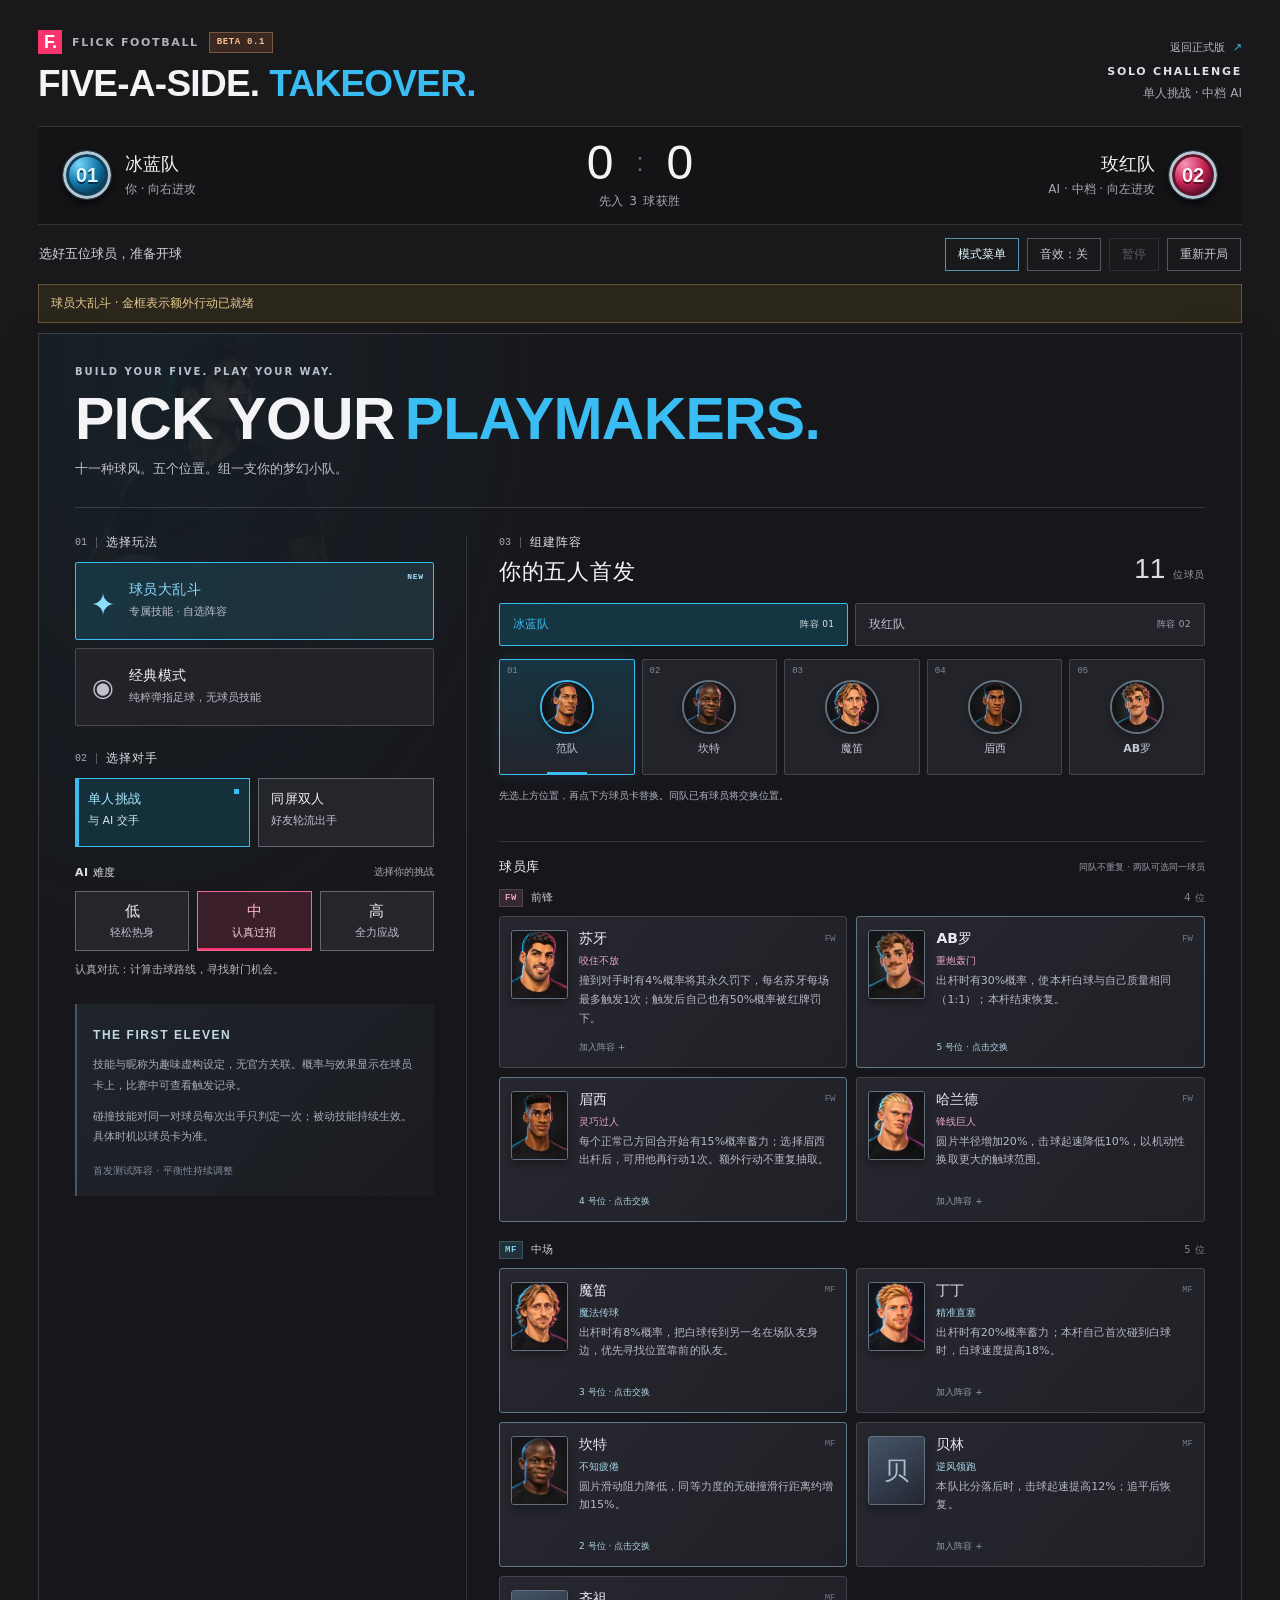
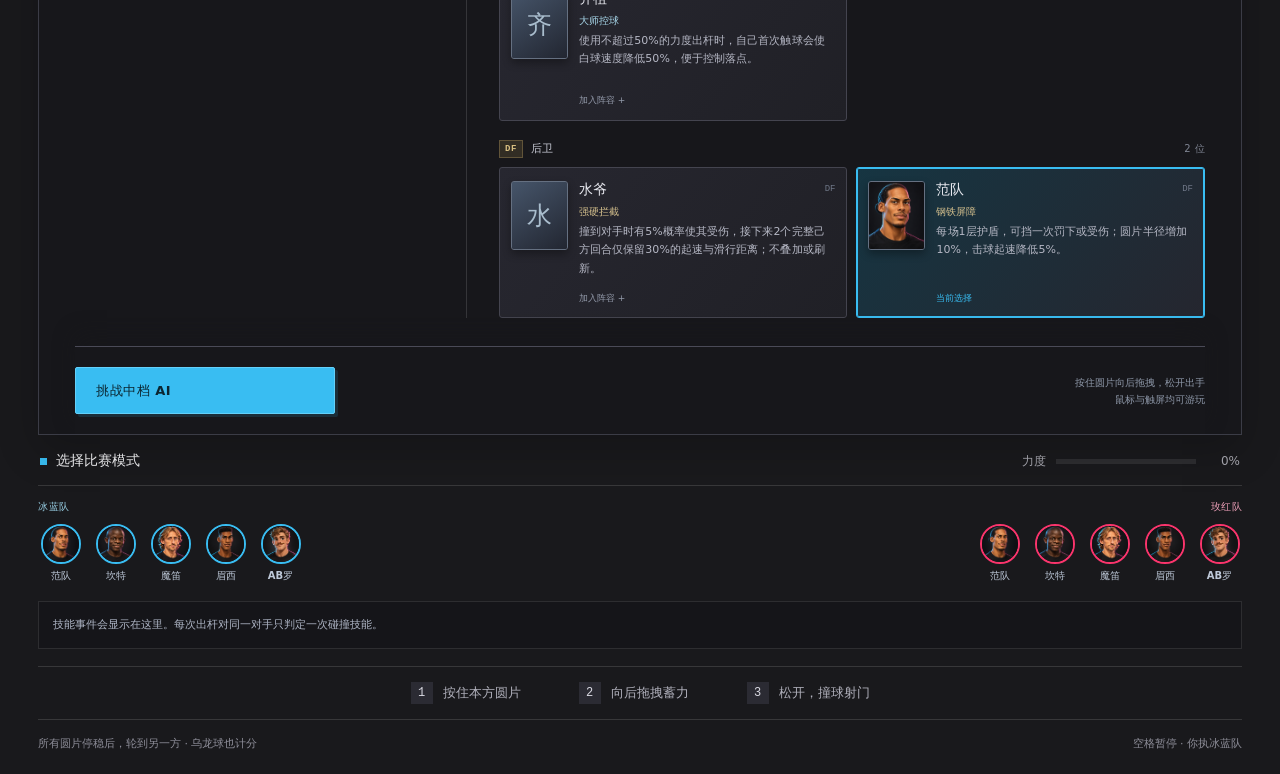
==== beta/index.html @ 64dd92bc "Add independent player-brawl beta with 11-player drafting and balanced skill rules Preserve classic " ====
<!doctype html>
<html lang="zh-CN">
<head>
<meta charset="UTF-8"><meta name="viewport" content="width=device-width, initial-scale=1"><meta name="theme-color" content="#141417">
<meta name="description" content="弹指足球 Beta：从 11 位特色球员中挑选五人阵容，挑战三档 AI，或与朋友同屏对战。经典模式与球员大乱斗，自由选择。">
<title>弹指足球 Beta · 球员大乱斗</title>
<link rel="icon" type="image/svg+xml" href="data:image/svg+xml,%3Csvg xmlns='http://www.w3.org/2000/svg' viewBox='0 0 32 32'%3E%3Crect width='32' height='32' rx='8' fill='%2319191c'/%3E%3Ccircle cx='11' cy='17' r='7' fill='%2339bdf2' stroke='%23fff5d7' stroke-width='2'/%3E%3Ccircle cx='24' cy='12' r='4' fill='%23fa346c'/%3E%3C/svg%3E">
<link rel="stylesheet" href="style.css?v=beta-1">
</head>
<body>
<main class="game-shell">
<header class="masthead"><div><div class="eyebrow"><b>F.</b> FLICK FOOTBALL <span class="beta-badge">BETA 0.1</span></div><h1>FIVE-A-SIDE.<em>TAKEOVER.</em></h1></div><div class="match-label"><a class="stable-link" href="../">返回正式版 <span aria-hidden="true">↗</span></a><b id="matchType">PLAYER BRAWL</b><span id="matchInfo">球员大乱斗 · 自选五人阵容</span></div></header>
<section class="scoreboard" aria-label="比赛比分">
<div class="team team-green" id="team0"><span class="team-number">01</span><div><div class="team-name">冰蓝队</div><div class="team-meta" id="team0Meta">你 · 向右进攻</div></div></div>
<div class="score-center"><div class="score"><span id="score0">0</span><span class="score-separator">:</span><span id="score1">0</span></div><span class="race">先入 3 球获胜</span></div>
<div class="team team-gold" id="team1"><div><div class="team-name">玫红队</div><div class="team-meta" id="team1Meta">AI · 向左进攻</div></div><span class="team-number">02</span></div>
</section>
<div class="match-toolbar"><div class="match-status" id="status" aria-live="polite">选好五位球员，准备开球</div><div class="toolbar-actions"><button id="menu" type="button">模式菜单</button><button id="sound" type="button" aria-pressed="false">音效：关</button><button id="pause" type="button" disabled>暂停</button><button id="restart" type="button">重新开局</button></div></div>
<div class="brawl-status" id="brawlStatus" hidden></div>
<section class="arena show-menu" aria-label="弹指足球球场">
<canvas id="pitch" width="1080" height="600" role="img" aria-label="每队五位球员。按住本方圆片向后拖动，松开弹射，撞白球进入对方球门。">请用新版浏览器打开游戏。</canvas>
<div class="overlay is-menu" id="overlay">
<img class="athlete" src="../assets/athlete.png" alt="">
<div class="overlay-content">
<div class="menu-intro"><span class="overlay-kicker" id="overlayKicker">BUILD YOUR FIVE. PLAY YOUR WAY.</span><h2 id="overlayTitle">PICK YOUR<em>PLAYMAKERS.</em></h2><p id="overlayText">十一种球风。五个位置。组一支你的梦幻小队。</p></div>
<div class="menu-options" id="menuOptions">
<div class="match-setup">
  <section class="setup-block" aria-labelledby="ruleLabel">
    <div class="menu-label" id="ruleLabel"><span class="section-index">01</span>选择玩法</div>
    <div class="rule-options" role="group" aria-label="玩法规则">
      <button class="rule-option" id="ruleBrawl" type="button" aria-pressed="true"><span class="rule-symbol" aria-hidden="true">✦</span><span><strong>球员大乱斗</strong><small>专属技能 · 自选阵容</small></span><b class="new-label">NEW</b></button>
      <button class="rule-option" id="ruleClassic" type="button" aria-pressed="false"><span class="rule-symbol classic-symbol" aria-hidden="true">◉</span><span><strong>经典模式</strong><small>纯粹弹指足球，无球员技能</small></span></button>
    </div>
  </section>
  <section class="setup-block" aria-labelledby="opponentLabel">
    <div class="menu-label" id="opponentLabel"><span class="section-index">02</span>选择对手</div>
    <div class="mode-options" role="group" aria-label="对战人数">
      <button class="mode-option" id="modeSingle" type="button" aria-pressed="true"><strong>单人挑战</strong><span>与 AI 交手</span></button>
      <button class="mode-option" id="modeMulti" type="button" aria-pressed="false"><strong>同屏双人</strong><span>好友轮流出手</span></button>
    </div>
    <div class="difficulty-options" id="difficultyOptions" role="group" aria-label="AI 难度">
      <div class="menu-label difficulty-label">AI 难度<span>选择你的挑战</span></div>
      <div class="difficulty-buttons">
        <button class="difficulty-option" id="difficultyLow" type="button" aria-pressed="false"><strong>低</strong><span>轻松热身</span></button>
        <button class="difficulty-option" id="difficultyMedium" type="button" aria-pressed="true"><strong>中</strong><span>认真过招</span></button>
        <button class="difficulty-option" id="difficultyHigh" type="button" aria-pressed="false"><strong>高</strong><span>全力应战</span></button>
      </div>
      <p id="difficultyHelp" class="difficulty-help" aria-live="polite">攻守兼顾，适合来一场势均力敌的较量。</p>
    </div>
  </section>
  <aside class="beta-note"><span class="note-heading">THE FIRST ELEVEN</span><p>技能与昵称为趣味虚构设定，无官方关联。概率与效果显示在球员卡上，比赛中可查看触发记录。</p><p>碰撞技能对同一对球员每次出手只判定一次；被动技能持续生效。具体时机以球员卡为准。</p><span class="note-foot">首发测试阵容 · 平衡性持续调整</span></aside>
</div>
<section class="roster-setup" id="rosterSetup" aria-labelledby="rosterHeading">
  <div class="roster-heading"><div><div class="menu-label"><span class="section-index">03</span>组建阵容</div><h3 id="rosterHeading">你的五人首发</h3></div><span class="library-count">11 <small>位球员</small></span></div>
  <div class="draft-team-tabs" role="group" aria-label="编辑哪支球队的阵容"><button id="draftTeam0" type="button" aria-pressed="true">冰蓝队<span>阵容 01</span></button><button id="draftTeam1" type="button" aria-pressed="false">玫红队<span>阵容 02</span></button></div>
  <div class="draft-slots" id="draftSlots" role="group" aria-label="首发五个位置"></div>
  <p class="draft-hint" id="draftHint" aria-live="polite">先选上方位置，再点下方球员卡替换。同队已有球员将交换位置。</p>
  <div class="library-title"><span>球员库</span><small>同队不重复 · 两队可选同一球员</small></div>
  <div class="player-library" id="playerLibrary"></div>
</section>
</div>
<div class="menu-actions"><div class="start-actions"><button type="button" id="start" class="start-button">阵容就绪 · 开始对战 <span aria-hidden="true">↗</span></button><button type="button" id="resumeMatch" class="resume-match" hidden>继续当前比赛</button></div><span class="start-hint">按住圆片向后拖拽，松开出手<br>鼠标与触屏均可游玩</span></div>
</div></div>
<div id="skillToast" class="skill-toast" aria-live="polite" hidden></div>
<div class="goal-call" id="goalCall" aria-hidden="true"><span id="goalTeam"></span><strong>进球！</strong></div>
</section>
<div class="shot-bar"><div class="turn-chip" id="turnChip"><span id="turnDot"></span><strong id="turnText">冰蓝队先手</strong></div><div class="power-label">力度 <div class="power-track" role="progressbar" aria-label="击球力度" aria-valuemin="0" aria-valuemax="100" aria-valuenow="0" id="powerTrack"><div id="powerFill"></div></div><span id="powerValue">0%</span></div></div>
<div id="rosterStrip" class="roster-strip" aria-label="在场球员状态" hidden></div>
<div id="skillFeed" class="skill-feed" aria-label="技能触发记录" aria-live="polite" hidden></div>
<section class="instructions" aria-label="玩法"><div><b>1</b><span>按住本方圆片</span></div><div><b>2</b><span>向后拖拽蓄力</span></div><div><b>3</b><span>松开，撞球射门</span></div></section>
<footer><span>所有圆片停稳后，轮到另一方 · 乌龙球也计分</span><span id="footerMode">空格暂停 · 单人挑战</span></footer>
</main>
<script src="roster.js?v=beta-1"></script>
<script src="physics.js?v=beta-1"></script>
<script src="skills.js?v=beta-1"></script>
<script src="ai.js?v=beta-1"></script>
<script src="draft.js?v=beta-1"></script>
<script src="game.js?v=beta-1"></script>
</body>
</html>
---- beta/style.css ----
:root{color-scheme:dark;--bg:#19191c;--cream:#f4f4f6;--gold:#fa346c;--green:#39bdf2;--muted:#a8a8b0;--line:#ffffff21;font-family:Inter,"PingFang SC","Microsoft YaHei",system-ui,sans-serif;font-synthesis:none}*{box-sizing:border-box}body{margin:0;color:var(--cream);background:var(--bg);min-height:100vh}button{font:inherit;cursor:pointer}button:focus-visible{outline:3px solid var(--green);outline-offset:4px}button:disabled{opacity:.38;cursor:default}.game-shell{width:min(1120px,100%);margin:auto;padding:26px 28px 20px}.masthead{display:flex;justify-content:space-between;align-items:flex-end;margin-bottom:24px;gap:24px}.eyebrow{display:flex;align-items:center;gap:10px;font-size:11px;font-weight:700;letter-spacing:.15em;color:#b0b0b9;margin-bottom:12px}.eyebrow>b{display:grid;place-items:center;width:24px;height:24px;background:var(--gold);font:900 18px Arial;color:white;letter-spacing:-.06em}h1{font-family:Impact,"Arial Narrow",sans-serif;font-stretch:condensed;font-weight:900;font-size:37px;line-height:.96;letter-spacing:-.02em;margin:0}h1 em{font-style:normal;color:var(--green);margin-left:10px}.match-label{text-align:right;display:flex;flex-direction:column;gap:7px;font-size:12px;color:var(--muted)}.match-label b{font-size:11px;letter-spacing:.16em;color:#dedee5}.scoreboard{display:grid;grid-template-columns:1fr auto 1fr;gap:24px;align-items:center;padding:14px 25px;background:#141417;border-top:1px solid var(--line);border-bottom:1px solid var(--line)}.team{display:flex;align-items:center;gap:14px;transition:opacity .15s}.team-gold{justify-content:flex-end;text-align:right}.team.inactive{opacity:.45}.team-number{display:grid;place-items:center;flex-shrink:0;width:48px;height:48px;border-radius:50%;font:900 20px Impact,"Arial Narrow",sans-serif;color:#dff6ff;border:3px solid #b4c6d2;outline:1px solid #27383e;background:radial-gradient(circle at 31% 24%,#78d7fc,#1175a4 45%,#073a55 75%);box-shadow:inset 0 0 0 3px #103f59,inset 0 2px 3px #fff6,0 4px 0 #090b11,0 5px 10px #0008;text-shadow:0 2px #05304b}.team-gold .team-number{background:radial-gradient(circle at 31% 24%,#fa93b6,#c62253 45%,#590d2c 75%);box-shadow:inset 0 0 0 3px #61132c,inset 0 2px 3px #fff6,0 4px 0 #090b11,0 5px 10px #0008;color:#fff0f4;text-shadow:0 2px #690d2c}.team-name{font-weight:750;font-size:18px}.team-meta{font-size:12px;color:var(--muted);margin-top:5px}.score-center{text-align:center}.score{display:flex;align-items:center;gap:23px;font:48px/.9 Impact,"Arial Narrow",sans-serif;min-width:130px;justify-content:center;font-variant-numeric:tabular-nums}.score-separator{color:#666773;font:25px Arial}.race{display:block;margin-top:9px;color:var(--muted);font-size:12px;letter-spacing:.08em}.match-toolbar{display:flex;justify-content:space-between;align-items:center;gap:10px;padding:13px 1px}.match-status{font-size:13px;font-weight:500;color:#d3d3dc}.toolbar-actions{display:flex;gap:8px}.toolbar-actions button{font-size:12px;border:1px solid #55565e;background:transparent;color:#c9c9d2;border-radius:0;padding:7px 12px}.toolbar-actions button:hover:not(:disabled){color:#fff;border-color:#e8e8ee}.arena{position:relative;line-height:0;overflow:hidden;border:1px solid #3b3c46;box-shadow:0 15px 40px #0003;background:#141a23;cursor:default}canvas{display:block;width:100%;height:auto;aspect-ratio:1.8;touch-action:none;user-select:none;-webkit-user-select:none}.overlay{position:absolute;inset:0;display:flex;align-items:center;justify-content:flex-end;background:#17171aec;line-height:1.25;overflow:hidden}.overlay[hidden]{display:none}.athlete{position:absolute;left:6%;bottom:-7%;height:106%;width:48%;object-fit:contain;object-position:bottom;pointer-events:none;mask-image:linear-gradient(to top,transparent,black 13%);-webkit-mask-image:linear-gradient(to top,transparent,black 13%)}.overlay-content{position:relative;z-index:1;width:48%;padding:20px 20px 20px 0}.overlay-kicker{font-size:10px;letter-spacing:.18em;color:#b2b2bd;font-weight:700}.overlay h2{font:700 clamp(34px,4.7vw,61px)/.96 Impact,"Arial Narrow",sans-serif;letter-spacing:-.015em;margin:15px 0 12px;white-space:normal}.overlay h2 em{display:block;font-style:normal;color:var(--green)}.overlay p{font-size:14px;color:#b3b3be;margin:0 0 28px;line-height:1.6}.start-button{display:block;min-width:178px;padding:13px 26px;color:#fff;border:1px solid #d7d7de;border-radius:0;background:transparent;font-size:14px;letter-spacing:.11em;font-weight:700;box-shadow:4px 4px 0 #ffffff17}.start-button:hover{background:var(--gold);border-color:var(--gold)}.start-button:active{transform:translate(2px,2px);box-shadow:2px 2px 0 #ffffff17}.start-hint{display:block;color:#8f8f9a;font-size:11px;margin-top:14px}.goal-call{position:absolute;inset:0;display:flex;flex-direction:column;align-items:center;justify-content:center;pointer-events:none;line-height:1.4;background:#080b1670;opacity:0;transition:opacity .15s;text-shadow:0 3px 25px #000}.goal-call.show{opacity:1}.goal-call span{color:var(--cream);font-size:18px;font-weight:700;letter-spacing:.2em}.goal-call strong{color:var(--gold);font-size:64px;font-weight:900}.shot-bar{display:flex;justify-content:space-between;align-items:center;gap:16px;padding:17px 2px 15px}.turn-chip{display:flex;align-items:center;gap:9px;font-size:14px}.turn-chip>span{width:7px;height:7px;background:var(--green)}.power-label{display:flex;align-items:center;gap:10px;color:var(--muted);font-size:12px}.power-track{width:140px;height:5px;background:#ffffff16;overflow:hidden}.power-track>div{height:100%;width:0%;background:linear-gradient(90deg,var(--green),#936bd7,var(--gold))}.power-label>span{width:34px;text-align:right;font-variant-numeric:tabular-nums}.instructions{display:flex;justify-content:center;gap:58px;padding:15px 10px;border-top:1px solid var(--line);border-bottom:1px solid var(--line)}.instructions>div{display:flex;align-items:center;gap:10px;font-size:13px;color:#b0b0bb}.instructions b{font:12px ui-monospace,monospace;width:22px;height:22px;display:grid;place-items:center;background:#2b2b33;color:#d9d9e2}footer{display:flex;justify-content:space-between;gap:12px;color:#8e8e99;font-size:11px;margin-top:15px;line-height:1.7}
@media(min-width:1200px){.game-shell{padding-top:30px}}@media(max-width:650px){.game-shell{padding:19px 12px}.masthead{margin-bottom:20px}.eyebrow{font-size:9px;letter-spacing:.08em;gap:8px;margin-bottom:10px}h1{font-size:29px}h1 em{display:block;margin:3px 0 0}.match-label{font-size:10px;gap:5px}.match-label b{font-size:10px;letter-spacing:.08em}.scoreboard{padding:14px 10px;gap:10px}.team{gap:8px}.team-number{width:36px;height:36px;font-size:17px;border-width:2px}.team-name{font-size:14px}.team-meta{font-size:10px}.score{font-size:37px;gap:13px;min-width:86px}.race{font-size:10px;letter-spacing:0}.match-toolbar{flex-wrap:wrap;padding:11px 0}.match-status{font-size:11px}.toolbar-actions{gap:5px}.toolbar-actions button{font-size:11px;padding:7px 8px}.overlay-content{width:50%;padding:10px 8px 10px 0}.athlete{left:0%;width:51%;height:99%;bottom:-5%}.overlay-kicker{font-size:7px;letter-spacing:.1em}.overlay h2{font-size:clamp(21px,6vw,36px);margin:8px 0}.overlay p{font-size:10px;margin-bottom:13px}.start-button{font-size:11px;padding:9px 17px;min-width:126px;letter-spacing:.06em}.start-hint{font-size:9px;margin-top:10px}.shot-bar{padding:14px 0 12px;gap:8px}.turn-chip{font-size:12px;gap:6px}.power-label{font-size:11px;gap:6px}.power-track{width:75px}.power-label>span{width:29px}.instructions{gap:14px;justify-content:space-between;padding:12px 9px}.instructions>div{flex-direction:column;gap:6px;text-align:center;font-size:11px}.instructions b{width:21px;height:21px}footer{font-size:10px;flex-wrap:wrap;margin-top:13px}.goal-call strong{font-size:44px}}@media(max-width:380px){.team-number{display:none}.team-name{font-size:13px}.scoreboard{gap:7px}.score{font-size:31px;min-width:76px}.overlay-kicker,.overlay p,.start-hint{display:none}.overlay h2{margin:0 0 12px}.start-button{padding:8px 9px;min-width:110px}.power-track{width:49px}}@media(prefers-reduced-motion:reduce){*{transition:none!important}}

/* Mode menu: the arena grows with the controls, including on small phones. */
[hidden]{display:none!important}
.toolbar-actions{flex-wrap:wrap}
.toolbar-actions #menu{color:#e1f6ff;border-color:#5392ac}
.arena.show-menu{min-height:540px}
.show-menu>canvas{position:absolute;inset:0;height:100%;object-fit:contain;opacity:.25}
.overlay.is-menu{position:relative;inset:auto;min-height:540px;overflow:visible;background:linear-gradient(105deg,#17171af0 26%,#17171a 64%)}
.is-menu .athlete{left:0;bottom:0;width:49%;height:98%;object-position:bottom}
.is-menu .overlay-content{width:51%;padding:30px 34px 30px 12px;max-width:570px}
.is-menu h2{font-size:clamp(36px,4.1vw,52px);margin:11px 0 10px}
.is-menu #overlayText{font-size:13px;margin-bottom:18px}
.menu-options{display:grid;gap:17px;margin-bottom:20px}
.mode-options,.difficulty-buttons{display:grid;gap:8px}
.mode-options{grid-template-columns:repeat(2,minmax(0,1fr))}
.mode-option,.difficulty-option{position:relative;color:#f0f0f5;background:#27272ee8;border:1px solid #666670;border-radius:0;min-width:0;transition:background .15s,border-color .15s}
.mode-option{display:flex;flex-direction:column;gap:6px;align-items:flex-start;padding:12px 14px;text-align:left;min-height:68px}
.mode-option strong{font-size:14px;font-weight:750;letter-spacing:.025em}
.mode-option span,.difficulty-option span{font-size:11px;color:#c0c0cb;line-height:1.4}
.mode-option:hover,.difficulty-option:hover{border-color:#d9d9e4;background:#32323a}
.mode-option[aria-pressed=true]{border-color:var(--green);background:#14303b;box-shadow:inset 3px 0 var(--green)}
.mode-option[aria-pressed=true] strong{color:#a9e7ff}
.mode-option[aria-pressed=true] span{color:#d0e8f1}
.mode-option[aria-pressed=true]:after{content:"";position:absolute;right:10px;top:10px;width:5px;height:5px;background:var(--green)}
.menu-label{display:flex;justify-content:space-between;gap:8px;align-items:center;font-size:11px;font-weight:700;color:#dedee6;margin-bottom:9px;letter-spacing:.06em}
.menu-label span{font-size:10px;font-weight:400;color:#a9a9b4;letter-spacing:0}
.difficulty-buttons{grid-template-columns:repeat(3,minmax(0,1fr))}
.difficulty-option{display:flex;flex-direction:column;align-items:center;justify-content:center;gap:5px;padding:10px 4px;min-height:59px}
.difficulty-option strong{font-size:15px;line-height:1.1}
.difficulty-option[aria-pressed=true]{border-color:#f36a92;background:#3a1e2a;box-shadow:inset 0 -2px #fa346c}
.difficulty-option[aria-pressed=true] strong{color:#ffb3cc}
.difficulty-option[aria-pressed=true] span{color:#f1d5de}
.overlay p.difficulty-help{font-size:11px;color:#b9b9c5;line-height:1.55;margin:10px 0 0;min-height:18px}
.is-menu .start-button{width:100%;padding:13px 20px;background:var(--green);border-color:var(--green);color:#071d27;box-shadow:4px 4px 0 #39bdf21c;letter-spacing:.1em}
.is-menu .start-button:hover{background:#7ed9fc;border-color:#7ed9fc}
.resume-match{display:block;width:100%;min-height:38px;padding:10px 16px;margin-top:9px;background:transparent;border:1px solid #6b6b76;color:#ededf4;font-size:12px}
.resume-match:hover{background:#ffffff0d;border-color:#e1e1ea}
.is-menu .start-hint{margin-top:12px;font-size:10px;color:#a2a2ae;text-align:center}
@media(max-width:800px) and (min-width:651px){.is-menu .overlay-content{width:55%;padding-right:22px}.is-menu .athlete{left:-7%;width:55%}.mode-option{padding:11px 10px}.mode-option strong{font-size:13px}.difficulty-option span{font-size:10px}}
@media(max-width:650px){
  .arena.show-menu{min-height:500px}
  .overlay.is-menu{min-height:500px;justify-content:center;background:#17171a}
  .is-menu .athlete{left:34%;bottom:0;width:80%;height:100%;opacity:.2}
  .is-menu .overlay-content{width:100%;max-width:430px;padding:24px 22px;background:linear-gradient(100deg,#17171ab8,#17171a35)}
  .is-menu .overlay-kicker{display:block;font-size:9px;letter-spacing:.13em}
  .is-menu h2{font-size:35px;margin:10px 0}
  .is-menu #overlayText{display:block;font-size:12px;margin-bottom:17px}
  .menu-options{gap:15px;margin-bottom:19px}
  .mode-option{min-height:64px;padding:11px 12px}
  .mode-option strong{font-size:14px}
  .difficulty-option{min-height:59px}
  .overlay p.difficulty-help{display:block;font-size:11px;min-height:17px;margin-top:9px}
  .is-menu .start-button{font-size:13px;min-height:44px}
  .is-menu .start-hint{display:block}
}
@media(max-width:380px){
  .is-menu .overlay-content{padding:21px 16px}
  .is-menu h2{font-size:32px;margin:9px 0}
  .is-menu #overlayText{font-size:11px;margin-bottom:15px}
  .menu-options{gap:13px;margin-bottom:17px}
  .mode-option{padding:11px 10px;min-height:62px}
  .mode-option strong{font-size:13px}
  .mode-option span,.difficulty-option span{font-size:10px}
  .difficulty-option{min-height:57px}
  .overlay p.difficulty-help{font-size:10px;min-height:31px}
  .toolbar-actions{width:100%;justify-content:space-between;gap:4px}
  .toolbar-actions button{padding:7px 6px;font-size:10px}
}

/* Beta: the complete draft is part of the page, with no nested scrolling. */
:root{--skill-gold:#f7c868;--card:#222228;--panel:#1c1c21}
.game-shell{width:min(1260px,100%)}
.beta-badge{display:inline-block;border:1px solid #795742;background:#3a2821;color:#fac094;font:700 9px/1 ui-monospace,monospace;letter-spacing:.07em;padding:5px 7px}
.stable-link{font-size:11px;color:#b5b5c0;text-decoration:none;align-self:flex-end;margin-bottom:3px}
.stable-link:hover{color:var(--green)}
.stable-link span{margin-left:4px;color:var(--green)}
.arena.show-menu{min-height:600px}
.overlay.is-menu{min-height:600px;background:radial-gradient(ellipse at 10% 1%,#18344055,transparent 29%),#17171b;isolation:isolate}
.is-menu .athlete{height:360px;width:330px;left:0;top:0;bottom:auto;opacity:.11;z-index:-1;object-position:center top;mask-image:linear-gradient(black,transparent);-webkit-mask-image:linear-gradient(black,transparent)}
.is-menu .overlay-content{width:100%;max-width:none;padding:32px 30px 0;background:transparent}
.menu-intro{position:relative}
.is-menu .menu-intro{padding:0 0 27px;border-bottom:1px solid var(--line);margin-bottom:27px}
.is-menu .overlay-kicker{font-size:10px;letter-spacing:.2em;display:block;color:#b7c2ce}
.is-menu h2{font-size:clamp(35px,4.6vw,60px);margin:13px 0 11px;letter-spacing:-.012em}
.is-menu h2 em{display:inline;margin-left:10px}
.is-menu #overlayText{font-size:13px;display:block;line-height:1.6;margin:0;max-width:520px;color:#bebec8}
.is-menu .menu-options{display:grid;grid-template-columns:minmax(240px,.8fr) minmax(0,1.7fr);gap:28px;margin:0;align-items:start}
.match-setup{min-width:0;display:grid;gap:25px}
.setup-block{min-width:0}
.menu-label{justify-content:flex-start;letter-spacing:.09em;font-size:12px;gap:9px;margin-bottom:12px}
.section-index{display:inline-block;font:10px ui-monospace,monospace;color:#757581;border-right:1px solid #595963;padding-right:9px}
.rule-options{display:grid;gap:8px}
.rule-option{position:relative;display:flex;align-items:center;gap:12px;width:100%;min-height:78px;text-align:left;padding:16px 13px;border:1px solid #494952;background:#24242ad6;color:#f4f4f6;border-radius:2px}
.rule-option>span:nth-child(2){display:flex;flex-direction:column;gap:6px;min-width:0}
.rule-option strong{font-size:14px;letter-spacing:.035em}
.rule-option small{font-size:11px;line-height:1.45;color:#bcbcc7}
.rule-symbol{display:grid;place-items:center;flex:none;width:28px;height:30px;font-size:30px;color:#bfc0cb}
.classic-symbol{font-size:25px}
.rule-option:hover{border-color:#a6a6b0;background:#2b2b32}
.rule-option[aria-pressed=true]{border-color:var(--green);background:linear-gradient(110deg,#173541,#223038)}
.rule-option[aria-pressed=true] .rule-symbol,.rule-option[aria-pressed=true] strong{color:#8cdefe}
.new-label{position:absolute;top:9px;right:9px;font:700 8px ui-monospace,monospace;letter-spacing:.1em;color:#a6dff7}
.mode-option{min-height:69px;padding:12px}
.mode-option strong{font-size:13px}
.mode-option span{font-size:11px}
.difficulty-options{margin-top:19px}
.difficulty-label{font-size:11px;justify-content:space-between;letter-spacing:.04em}
.difficulty-label span{font-size:10px}
.difficulty-option{min-height:60px}
.is-menu .difficulty-help{display:block;margin:9px 0 0;min-height:36px;font-size:11px;color:#b9b9c5}
.beta-note{padding:20px 16px 17px;background:linear-gradient(135deg,#1f242b,#1b1c21);border-left:2px solid #455768}
.note-heading{font:700 12px Impact,"Arial Narrow",sans-serif;letter-spacing:.13em;color:#c1d8e4}
.is-menu .beta-note p{display:block;font-size:11px;line-height:1.85;color:#a8abb8;margin:11px 0 0}
.note-foot{display:block;margin-top:15px;font-size:10px;line-height:1.6;color:#7f8a9b}
.roster-setup{min-width:0;border-left:1px solid var(--line);padding-left:28px;--draft-color:var(--green);--draft-soft:#163542;--draft-glow:#39bdf21a}
.roster-setup[data-team="1"]{--draft-color:var(--gold);--draft-soft:#3a202c;--draft-glow:#fa346c1a}
.roster-heading{display:flex;align-items:flex-end;justify-content:space-between;gap:12px;margin-bottom:18px}
.roster-heading .menu-label{margin-bottom:9px}
.roster-heading h3{font-size:22px;letter-spacing:.035em;line-height:1.2;font-weight:750;margin:0}
.library-count{font:28px Impact,"Arial Narrow",sans-serif;color:#dadce4;white-space:nowrap}
.library-count small{font:10px system-ui,sans-serif;color:#9697a4;letter-spacing:.06em}
.draft-team-tabs{display:grid;grid-template-columns:1fr 1fr;gap:7px;margin-bottom:13px}
.draft-team-tabs button{display:flex;align-items:center;justify-content:space-between;gap:6px;min-height:43px;border:1px solid #484852;color:#bfc0cc;background:#23232a;font-size:12px;font-weight:700;padding:11px 13px;border-radius:2px}
.draft-team-tabs span{font-size:9px;font-weight:400;color:#a2a4b2;letter-spacing:.04em}
.draft-team-tabs button[aria-pressed=true]{border-color:var(--draft-color);color:var(--draft-color);background:var(--draft-soft)}
.draft-team-tabs button[aria-pressed=true] span{color:#dae4eb}
.draft-slots{display:grid;grid-template-columns:repeat(5,minmax(0,1fr));gap:7px}
.draft-slot{position:relative;display:flex;flex-direction:column;align-items:center;justify-content:center;min-width:0;min-height:116px;gap:8px;padding:12px 3px 10px;background:#23232a;border:1px solid #464651;border-radius:2px;color:#c6c8d3;transition:background .15s,border-color .15s}
.draft-slot:hover{background:#2c2c34;border-color:#aaaaaf}
.draft-slot[aria-pressed=true]{border-color:var(--draft-color);background:linear-gradient(180deg,var(--draft-soft),#23252d);box-shadow:0 0 18px var(--draft-glow)}
.draft-slot[aria-pressed=true]:after{content:"";position:absolute;bottom:-1px;left:35%;width:30%;height:3px;background:var(--draft-color)}
.slot-number{position:absolute;top:6px;left:7px;font:9px ui-monospace,monospace;color:#858a99}
.slot-name{font-size:11px;font-weight:650;white-space:nowrap}
.slot-portrait{position:relative;display:block;overflow:hidden;width:54px;height:54px;flex:none;border:2px solid #64727f;border-radius:50%;background:#303b49;box-shadow:0 4px 9px #0004}
.slot-portrait img{position:relative;width:100%;height:100%;display:block;object-fit:cover;z-index:1}
.draft-slot[aria-pressed=true] .slot-portrait{border-color:var(--draft-color)}
.portrait-fallback{position:absolute;inset:0;display:grid;place-items:center;font-size:25px;font-weight:800;color:#a9bdcd;background:linear-gradient(145deg,#46556a,#222631)}
.is-menu .draft-hint{display:block;margin:12px 0 20px;font-size:10px;line-height:1.7;min-height:34px;color:#adb1be}
.library-title{display:flex;align-items:center;justify-content:space-between;gap:8px;border-top:1px solid var(--line);padding-top:17px;margin-bottom:14px}
.library-title>span{font-size:13px;font-weight:700;letter-spacing:.05em}
.library-title small{font-size:9px;color:#999da9}
.player-library{display:grid;gap:19px}
.role-heading{display:flex;align-items:center;gap:8px;font-size:11px;font-weight:600;letter-spacing:.04em;margin:0 0 9px;color:#c6c8d3}
.role-heading small{font:10px system-ui,sans-serif;color:#7f8492;margin-left:auto}
.role-code{font:700 9px ui-monospace,monospace;border:1px solid #52414c;background:#352831;color:#ec9fba;padding:3px 5px;letter-spacing:.06em}
.role-blue .role-code{border-color:#395465;background:#20313c;color:#87cbeb}
.role-gold .role-code{border-color:#615439;background:#322d24;color:#d8bf82}
.player-grid{display:grid;grid-template-columns:repeat(2,minmax(0,1fr));gap:9px}
.player-card{position:relative;display:flex;align-items:flex-start;gap:11px;min-width:0;min-height:140px;padding:13px 11px;border:1px solid #44444f;border-radius:3px;background:linear-gradient(130deg,#272730,#202026);color:#e9eaf1;text-align:left;transition:border-color .16s,background .16s,transform .16s}
.player-card:hover{border-color:#999daa;background:linear-gradient(130deg,#30313b,#25262e);transform:translateY(-1px)}
.player-card.in-squad{border-color:#5f7785}
.roster-setup[data-team="1"] .player-card.in-squad{border-color:#825160}
.player-card[aria-pressed=true]{border-color:var(--draft-color);box-shadow:inset 0 0 0 1px var(--draft-color);background:linear-gradient(130deg,var(--draft-soft),#25262f)}
.player-portrait{position:relative;display:block;overflow:hidden;width:57px;height:69px;flex:none;border-radius:3px;background:linear-gradient(160deg,#495467,#22232c);border:1px solid #657081;box-shadow:0 4px 9px #0005}
.player-portrait img{position:relative;display:block;width:100%;height:100%;object-fit:cover;z-index:1}
.player-info{display:flex;flex-direction:column;align-items:flex-start;min-width:0;flex:1;align-self:stretch}
.player-heading{display:flex;width:100%;align-items:center;justify-content:space-between;gap:5px;margin-bottom:6px}
.player-name{font-size:14px;font-weight:750;line-height:1.2;white-space:nowrap}
.player-role{color:#707888;font:9px ui-monospace,monospace}
.player-skill{font-size:10px;line-height:1.5;font-weight:650;color:#a7d6e9;margin-bottom:4px}
.role-pink .player-skill{color:#e7a6c0}
.role-gold .player-skill{color:#d6c18e}
.player-description{display:block;font-size:10px;line-height:1.7;letter-spacing:.005em;color:#b6b8c5;overflow-wrap:anywhere;margin-bottom:10px}
.player-pick-state{display:block;font-size:9px;color:#939aaa;line-height:1.4;margin-top:auto;padding-top:3px}
.player-card.in-squad .player-pick-state{color:#b0d6e6}
.roster-setup[data-team="1"] .player-card.in-squad .player-pick-state{color:#e5a7bc}
.player-card[aria-pressed=true] .player-pick-state{color:var(--draft-color);font-weight:700}
.menu-actions{margin-top:20px}
.is-menu .menu-actions{position:sticky;z-index:5;bottom:0;display:flex;justify-content:space-between;align-items:center;gap:18px;padding:20px 0;margin-top:28px;background:linear-gradient(#17171bf5,#17171b);border-top:1px solid #4a4a57;box-shadow:0 -12px 20px #17171b60}
.start-actions{display:flex;align-items:center;gap:12px;min-width:0}
.is-menu .start-button{display:flex;align-items:center;justify-content:space-between;gap:24px;width:auto;min-width:260px;min-height:47px;padding:14px 20px;font-size:13px;letter-spacing:.04em;background:var(--green);color:#0b2631;border:1px solid #63d0fa;border-radius:2px;box-shadow:3px 3px 0 #39bdf221}
.is-menu .start-button>span{font-size:18px;line-height:1}
.is-menu .resume-match{width:auto;min-height:45px;margin-top:0;padding:12px 18px;font-size:11px;white-space:nowrap}
.is-menu .start-hint{display:block;font-size:10px;line-height:1.7;text-align:right;margin:0;color:#8f99aa}
.overlay:not(.is-menu) .menu-intro{padding:0;border:0;margin:0}
.overlay:not(.is-menu) .start-actions{display:block}
.overlay:not(.is-menu) .menu-actions .start-hint{font-size:10px;line-height:1.5}
/* Live match skills: gold means ready, muted portraits mean unavailable. */
.brawl-status{margin:0 0 10px;padding:9px 12px;background:#2b261c;border:1px solid #665331;font-size:12px;line-height:1.6;color:#e7cc8e}
.skill-toast{position:absolute;top:15px;left:50%;transform:translateX(-50%);max-width:86%;padding:11px 18px;border:1px solid #f5cf75;background:#211d17f2;color:#ffe7b5;font-size:13px;font-weight:650;line-height:1.6;letter-spacing:.02em;text-align:center;border-radius:3px;pointer-events:none;box-shadow:0 5px 30px #0008;z-index:3}
.roster-strip{display:grid;grid-template-columns:1fr 1fr;gap:18px;border-top:1px solid var(--line);padding:14px 0}
.roster-team{display:flex;gap:8px;min-width:0;align-items:center;flex-wrap:wrap}
.roster-team:last-child{justify-content:flex-end}
.roster-token{display:flex;flex-direction:column;align-items:center;gap:5px;position:relative;min-width:45px;color:#bec9d9;font-size:10px;line-height:1.3}
.roster-token img{display:block;object-fit:cover;width:40px;height:40px;border-radius:50%;border:2px solid var(--green);background:#31394a}
.roster-team:last-child .roster-token img,.roster-team.pink .roster-token img{border-color:var(--gold)}
.roster-token-name{font-size:10px;font-weight:650}
.roster-state{font-size:9px;color:#9ba3b3}
.roster-token.is-charged img,.roster-token.is-charged,.gold-ready{border-color:var(--skill-gold)!important;filter:drop-shadow(0 0 5px #e5af4f77)}
.roster-token.is-charged .roster-state{color:var(--skill-gold)}
.roster-token.is-injured{opacity:.65}
.roster-token.is-injured .roster-state{color:#e19caa}
.roster-token.is-sent-off{opacity:.35;filter:grayscale(1)}
.roster-token.is-sent-off .roster-token-name{text-decoration:line-through}
.skill-feed{display:grid;gap:6px;margin:0 0 17px;padding:12px 14px;border:1px solid #ffffff1a;background:#151519;color:#aeb5c5;font-size:11px;line-height:1.65;max-height:155px;overflow:auto}
.skill-event{padding:2px 0}
.skill-event-team{color:#7ecce9;font-weight:650;margin-right:7px}
@media(min-width:1250px){.game-shell{padding-top:30px}.is-menu .overlay-content{padding-left:36px;padding-right:36px}.is-menu .menu-options{gap:32px;grid-template-columns:minmax(260px,.85fr) minmax(0,1.75fr)}.roster-setup{padding-left:32px}.player-card{min-height:145px}.player-description{font-size:11px}}
@media(max-width:1000px) and (min-width:761px){.game-shell{padding-left:20px;padding-right:20px}.is-menu .overlay-content{padding:26px 22px 0}.is-menu .menu-options{grid-template-columns:minmax(210px,.75fr) minmax(0,1.4fr);gap:20px}.roster-setup{padding-left:20px}.player-card{gap:8px;padding:11px 9px}.player-portrait{width:44px;height:54px}.player-name{font-size:12px}.player-role{display:none}.player-description{font-size:10px}.slot-portrait{width:43px;height:43px}.slot-name{font-size:10px}.draft-slot{min-height:101px}.draft-team-tabs button{padding:10px}.draft-team-tabs span{font-size:8px}.rule-option{gap:8px;padding:14px 10px}.rule-option strong{font-size:13px}.rule-option small{font-size:10px}.mode-option{padding:11px 9px}.mode-option strong{font-size:12px}.mode-option span{font-size:10px}.is-menu .start-hint{font-size:9px}.is-menu .start-button{min-width:225px}.is-menu .resume-match{padding:12px}}
@media(max-width:760px){
  .is-menu .overlay-content{padding:24px 20px 0;width:100%;max-width:none;background:transparent}
  .is-menu .menu-options{grid-template-columns:minmax(0,1fr);gap:25px}
  .is-menu .menu-intro{padding-bottom:21px;margin-bottom:23px}
  .is-menu h2{font-size:42px;max-width:100%;margin:10px 0}
  .is-menu h2 em{display:block;margin:0}
  .is-menu #overlayText{font-size:12px;max-width:330px}
  .is-menu .athlete{left:auto;right:-55px;width:300px;height:310px;opacity:.15}
  .match-setup{grid-template-columns:1fr 1fr;gap:18px;align-items:start}
  .beta-note{grid-column:1/-1;display:none}
  .roster-setup{padding:23px 0 0;border-left:0;border-top:1px solid var(--line)}
  .roster-heading h3{font-size:21px}
  .roster-heading .menu-label{margin-bottom:8px}
  .player-card{min-height:136px;padding:12px;gap:10px}
  .player-portrait{width:55px;height:68px}
  .is-menu .menu-actions{margin-top:23px;padding:16px 0;gap:10px}
  .is-menu .start-button{font-size:12px;min-width:240px}
  .is-menu .start-hint{font-size:9px;line-height:1.6}
  .is-menu .resume-match{font-size:11px;padding:12px 13px}
  .start-actions{gap:10px;flex-wrap:wrap}
  .roster-strip{gap:12px}
  .roster-team{gap:6px}
  .roster-token{min-width:39px}
  .roster-token img{width:34px;height:34px}
}
@media(max-width:560px){
  .game-shell{padding:17px 12px}
  .masthead{gap:12px;align-items:center}
  .eyebrow{font-size:8px;letter-spacing:.06em;gap:7px}
  .eyebrow>b{width:21px;height:21px;font-size:16px}
  .beta-badge{font-size:8px;padding:4px 5px}
  h1{font-size:28px}
  .match-label{font-size:9px;max-width:128px}
  .match-label b{font-size:9px}
  .stable-link{font-size:10px;margin-bottom:4px}
  .is-menu .overlay-content{padding:23px 16px 0}
  .is-menu .overlay-kicker{font-size:8px;letter-spacing:.12em}
  .is-menu h2{font-size:36px;line-height:1}
  .is-menu #overlayText{font-size:11px;line-height:1.8;max-width:240px}
  .is-menu .athlete{width:250px;right:-58px;opacity:.13}
  .match-setup{grid-template-columns:minmax(0,1fr);gap:21px}
  .rule-options{grid-template-columns:1fr 1fr;gap:7px}
  .rule-option{min-height:102px;flex-direction:column;align-items:flex-start;padding:11px;gap:6px}
  .rule-symbol{height:23px;width:24px;font-size:26px}
  .classic-symbol{font-size:23px}
  .rule-option strong{font-size:13px;letter-spacing:.02em}
  .rule-option small{font-size:9px;line-height:1.6}
  .rule-option>span:nth-child(2){gap:4px}
  .mode-option{min-height:61px;padding:11px 13px}
  .mode-option strong{font-size:13px}
  .mode-option span{font-size:10px}
  .difficulty-options{margin-top:17px}
  .difficulty-option{min-height:56px}
  .difficulty-option span{font-size:10px}
  .is-menu .difficulty-help{font-size:10px;min-height:0;line-height:1.7;margin-top:9px}
  .menu-label{font-size:11px;margin-bottom:10px}
  .roster-heading h3{font-size:20px}
  .library-count{font-size:25px}
  .draft-team-tabs button{min-height:41px;padding:10px;font-size:11px}
  .draft-team-tabs span{font-size:8px}
  .draft-slots{gap:5px}
  .draft-slot{min-height:101px;gap:8px;padding:14px 2px 10px}
  .slot-portrait{width:43px;height:43px}
  .slot-name{font-size:9px}
  .slot-number{font-size:8px;left:5px;top:5px}
  .is-menu .draft-hint{font-size:10px;line-height:1.7;margin:10px 0 17px;min-height:34px}
  .library-title{padding-top:14px;gap:6px;margin-bottom:14px}
  .library-title>span{font-size:12px}
  .library-title small{font-size:8px}
  .player-grid{grid-template-columns:minmax(0,1fr);gap:8px}
  .player-card{min-height:125px;gap:14px;padding:13px}
  .player-portrait{width:68px;height:82px}
  .player-name{font-size:15px}
  .player-role{font-size:10px}
  .player-skill{font-size:11px}
  .player-description{font-size:11px;line-height:1.7;margin-bottom:8px}
  .player-pick-state{font-size:9px}
  .is-menu .menu-actions{display:block;padding:14px 0;margin-top:22px}
  .start-actions{display:grid;grid-template-columns:1fr;width:100%;gap:8px}
  .is-menu .start-button{width:100%;min-width:0;min-height:47px;font-size:12px;padding:14px 16px;letter-spacing:.04em}
  .is-menu .resume-match{width:100%;min-height:39px;font-size:11px;padding:10px 13px}
  .is-menu .start-hint{display:block;font-size:9px;line-height:1.6;text-align:center;margin-top:11px}
  .is-menu .start-hint br{display:none}
  .is-menu .start-hint br:after{content:" · "}
  .roster-strip{grid-template-columns:1fr;gap:14px}
  .roster-team,.roster-team:last-child{justify-content:space-between}
  .roster-token{min-width:42px}
  .roster-token img{width:37px;height:37px}
  .brawl-status{font-size:10px;padding:8px 10px}
  .skill-toast{font-size:11px;top:9px;padding:7px 11px;max-width:90%;width:max-content}
  .skill-feed{font-size:10px;padding:9px 11px;max-height:137px}
}
@media(max-width:360px){
  .game-shell{padding-left:9px;padding-right:9px}
  .is-menu .overlay-content{padding-left:12px;padding-right:12px}
  .slot-portrait{width:38px;height:38px}
  .slot-name{font-size:8px}
  .draft-slot{min-height:95px}
  .player-card{gap:11px;padding:11px}
  .player-portrait{width:58px;height:73px}
  .player-description{font-size:10px}
  .eyebrow{gap:5px;font-size:7px}
  .match-label{max-width:107px}
}
@media(prefers-reduced-motion:reduce){.player-card:hover{transform:none}}
.roster-team{flex-direction:column;align-items:flex-start;gap:10px}
.roster-team:last-child{align-items:flex-end}
.roster-team>b{font-size:10px;letter-spacing:.05em;color:#98cfe5}
.roster-team.pink>b{color:#e99db5}
.roster-tokens{display:flex;gap:10px;align-items:flex-start;flex-wrap:wrap}
.skill-event>b{margin-right:8px;color:#d3d8e4;font-size:10px}
.skill-event>span{color:#a9b0c0}
.is-menu .menu-options:has(.roster-setup[hidden]){grid-template-columns:minmax(0,1fr)}
.is-menu .menu-options:has(.roster-setup[hidden]) .match-setup{grid-template-columns:1fr 1fr;max-width:840px;gap:28px}
.is-menu .menu-options:has(.roster-setup[hidden]) .beta-note{display:none}
@media(max-width:560px){
  .roster-team,.roster-team:last-child{align-items:stretch}
  .roster-team:last-child{align-items:stretch}
  .roster-tokens{justify-content:space-between;gap:7px}
  .is-menu .menu-options:has(.roster-setup[hidden]) .match-setup{grid-template-columns:minmax(0,1fr);gap:21px}
}
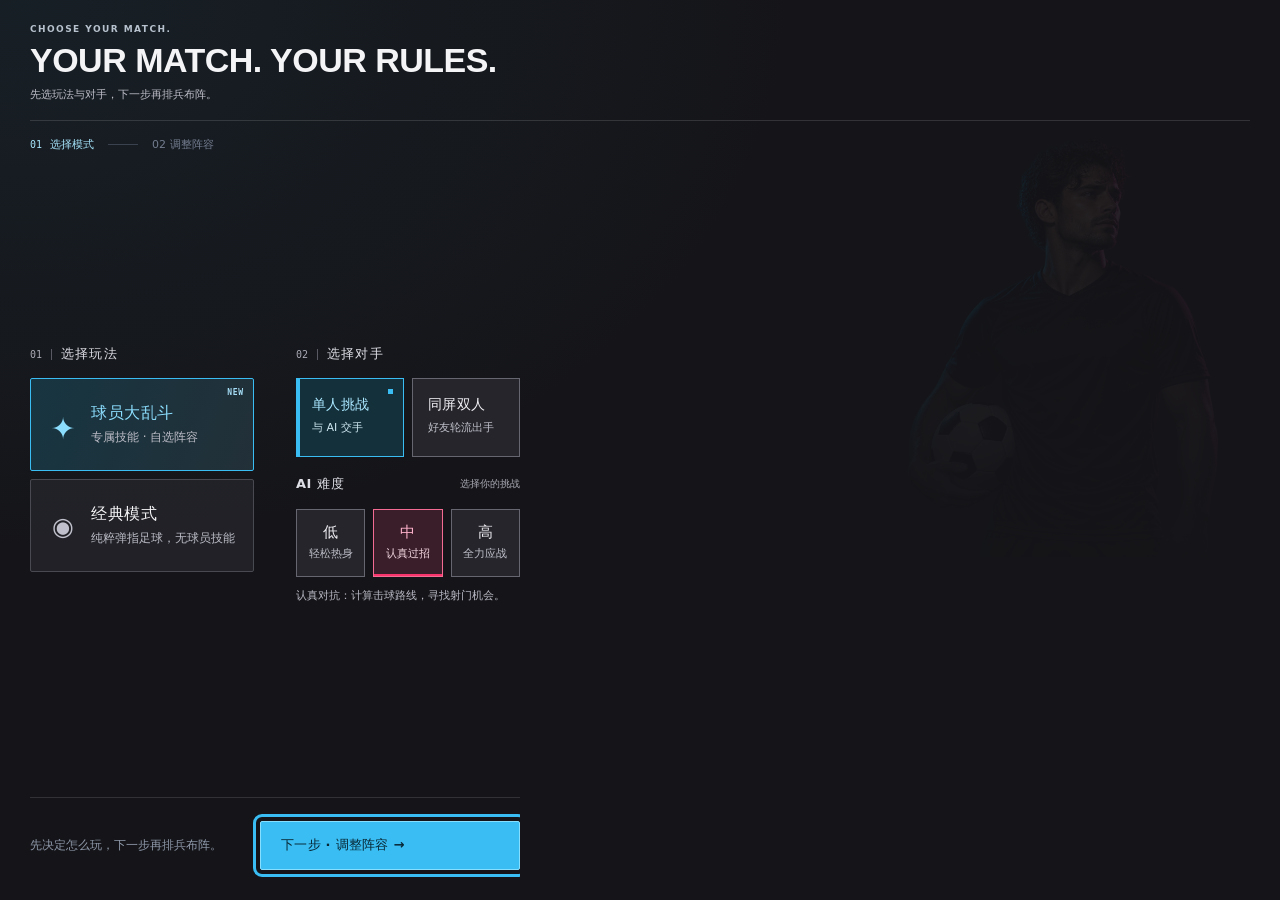
==== commit 69f0f176: "Refine player skills, add Navas and staged lineup drafting with defended formations" ====
--- a/beta/index.html
+++ b/beta/index.html
@@ -2,14 +2,14 @@
 <html lang="zh-CN">
 <head>
 <meta charset="UTF-8"><meta name="viewport" content="width=device-width, initial-scale=1"><meta name="theme-color" content="#141417">
-<meta name="description" content="弹指足球 Beta：从 11 位特色球员中挑选五人阵容，挑战三档 AI，或与朋友同屏对战。经典模式与球员大乱斗，自由选择。">
+<meta name="description" content="弹指足球 Beta：从 12 位特色球员中挑选五人阵容，挑战三档 AI，或与朋友同屏对战。经典模式与球员大乱斗，自由选择。">
 <title>弹指足球 Beta · 球员大乱斗</title>
 <link rel="icon" type="image/svg+xml" href="data:image/svg+xml,%3Csvg xmlns='http://www.w3.org/2000/svg' viewBox='0 0 32 32'%3E%3Crect width='32' height='32' rx='8' fill='%2319191c'/%3E%3Ccircle cx='11' cy='17' r='7' fill='%2339bdf2' stroke='%23fff5d7' stroke-width='2'/%3E%3Ccircle cx='24' cy='12' r='4' fill='%23fa346c'/%3E%3C/svg%3E">
-<link rel="stylesheet" href="style.css?v=beta-1">
+<link rel="stylesheet" href="style.css?v=beta-3">
 </head>
 <body>
 <main class="game-shell">
-<header class="masthead"><div><div class="eyebrow"><b>F.</b> FLICK FOOTBALL <span class="beta-badge">BETA 0.1</span></div><h1>FIVE-A-SIDE.<em>TAKEOVER.</em></h1></div><div class="match-label"><a class="stable-link" href="../">返回正式版 <span aria-hidden="true">↗</span></a><b id="matchType">PLAYER BRAWL</b><span id="matchInfo">球员大乱斗 · 自选五人阵容</span></div></header>
+<header class="masthead"><div><div class="eyebrow"><b>F.</b> FLICK FOOTBALL <span class="beta-badge">BETA 0.1.1</span></div><h1>FIVE-A-SIDE.<em>TAKEOVER.</em></h1></div><div class="match-label"><a class="stable-link" href="../">返回正式版 <span aria-hidden="true">↗</span></a><b id="matchType">PLAYER BRAWL</b><span id="matchInfo">球员大乱斗 · 自选五人阵容</span></div></header>
 <section class="scoreboard" aria-label="比赛比分">
 <div class="team team-green" id="team0"><span class="team-number">01</span><div><div class="team-name">冰蓝队</div><div class="team-meta" id="team0Meta">你 · 向右进攻</div></div></div>
 <div class="score-center"><div class="score"><span id="score0">0</span><span class="score-separator">:</span><span id="score1">0</span></div><span class="race">先入 3 球获胜</span></div>
@@ -22,8 +22,10 @@
 <div class="overlay is-menu" id="overlay">
 <img class="athlete" src="../assets/athlete.png" alt="">
 <div class="overlay-content">
-<div class="menu-intro"><span class="overlay-kicker" id="overlayKicker">BUILD YOUR FIVE. PLAY YOUR WAY.</span><h2 id="overlayTitle">PICK YOUR<em>PLAYMAKERS.</em></h2><p id="overlayText">十一种球风。五个位置。组一支你的梦幻小队。</p></div>
+<div class="menu-intro"><span class="overlay-kicker" id="overlayKicker">CHOOSE YOUR MATCH.</span><h2 id="overlayTitle">YOUR MATCH.<em>YOUR RULES.</em></h2><p id="overlayText">先选玩法与对手，再到阵型图安排五人首发。</p></div>
 <div class="menu-options" id="menuOptions">
+<nav class="menu-progress" aria-label="开赛步骤"><span id="menuProgressMode" aria-current="step"><b>01</b> 选择模式</span><i aria-hidden="true"></i><span id="menuProgressLineup"><b>02</b> 调整阵容</span></nav>
+<section id="menuStepMode" class="menu-step mode-step" aria-label="第一步，选择比赛模式">
 <div class="match-setup">
   <section class="setup-block" aria-labelledby="ruleLabel">
     <div class="menu-label" id="ruleLabel"><span class="section-index">01</span>选择玩法</div>
@@ -48,18 +50,39 @@
       <p id="difficultyHelp" class="difficulty-help" aria-live="polite">攻守兼顾，适合来一场势均力敌的较量。</p>
     </div>
   </section>
-  <aside class="beta-note"><span class="note-heading">THE FIRST ELEVEN</span><p>技能与昵称为趣味虚构设定，无官方关联。概率与效果显示在球员卡上，比赛中可查看触发记录。</p><p>碰撞技能对同一对球员每次出手只判定一次；被动技能持续生效。具体时机以球员卡为准。</p><span class="note-foot">首发测试阵容 · 平衡性持续调整</span></aside>
 </div>
+
+<div class="mode-step-footer"><p>先决定怎么玩，下一步再排兵布阵。</p><button id="draftNext" type="button" class="next-step-button">下一步 · 调整阵容 <span aria-hidden="true">→</span></button></div>
+</section>
+<section id="menuStepLineup" class="menu-step lineup-step" aria-label="第二步，调整阵容" hidden>
+<div class="lineup-step-heading"><button type="button" id="draftBack" class="back-step-button">← 返回模式选择</button><span id="draftSettingsSummary" class="settings-summary"></span></div>
 <section class="roster-setup" id="rosterSetup" aria-labelledby="rosterHeading">
-  <div class="roster-heading"><div><div class="menu-label"><span class="section-index">03</span>组建阵容</div><h3 id="rosterHeading">你的五人首发</h3></div><span class="library-count">11 <small>位球员</small></span></div>
-  <div class="draft-team-tabs" role="group" aria-label="编辑哪支球队的阵容"><button id="draftTeam0" type="button" aria-pressed="true">冰蓝队<span>阵容 01</span></button><button id="draftTeam1" type="button" aria-pressed="false">玫红队<span>阵容 02</span></button></div>
-  <div class="draft-slots" id="draftSlots" role="group" aria-label="首发五个位置"></div>
-  <p class="draft-hint" id="draftHint" aria-live="polite">先选上方位置，再点下方球员卡替换。同队已有球员将交换位置。</p>
-  <div class="library-title"><span>球员库</span><small>同队不重复 · 两队可选同一球员</small></div>
-  <div class="player-library" id="playerLibrary"></div>
+  <div class="roster-heading"><div><span class="formation-kicker">YOUR STARTING FIVE</span><h3 id="rosterHeading">排出你的五人阵容</h3></div><span class="library-count" id="libraryCount">12 <small>位球员</small></span></div>
+  <div class="lineup-workspace">
+  <div class="formation-panel">
+    <div class="draft-team-tabs" role="group" aria-label="编辑哪支球队的阵容"><button id="draftTeam0" type="button" aria-pressed="true">冰蓝队<span>阵容 01</span></button><button id="draftTeam1" type="button" aria-pressed="false">玫红队<span>阵容 02</span></button></div>
+    <div id="draftFormationOptions" class="formation-options" role="group" aria-label="选择开场阵型"></div>
+    <div class="formation-meta"><span id="formationLabel">1 后场 · 2 中场 · 2 前锋</span><span id="formationDirection">向右进攻 →</span></div>
+    <div class="formation-board" id="formationBoard" aria-label="本方半场阵型示意">
+      <div class="formation-markings" aria-hidden="true"><i class="formation-center-line"></i><i class="formation-center-circle"></i><i class="formation-box"></i><i class="formation-goal"></i></div>
+      <div class="draft-slots" id="draftSlots" role="group" aria-label="在阵型图上选择或拖入球员"></div>
+    </div>
+    <div id="draftSlotLegend" class="position-legend" role="group" aria-label="选择位置与查看球员职业"></div>
+    <p class="draft-hint" id="draftHint" aria-live="polite">将球员头像拖到场上位置；也可先点位置，再点球员卡。</p>
+    <div id="selectedPlayerDetail" class="selected-player-detail" aria-live="polite"></div>
+    <p id="classicFormationNote" class="classic-formation-note" hidden>经典模式使用统一圆片。位置仅表示开场站位，没有职业限制或特殊技能。</p>
+  </div>
+  <div class="library-panel" id="draftLibraryPanel">
+    <div class="library-title"><span>球员库</span><small>同队不重复 · 两队可选相同球员</small></div>
+    <div id="draftRoleFilters" class="role-filters" role="group" aria-label="按位置筛选球员"></div>
+    <div class="player-library" id="playerLibrary"></div>
+    <p class="library-help">拖头像到位置，或点卡片替换当前球员。选择同队已有球员会交换位置。</p>
+  </div>
+  </div>
+</section>
 </section>
 </div>
-<div class="menu-actions"><div class="start-actions"><button type="button" id="start" class="start-button">阵容就绪 · 开始对战 <span aria-hidden="true">↗</span></button><button type="button" id="resumeMatch" class="resume-match" hidden>继续当前比赛</button></div><span class="start-hint">按住圆片向后拖拽，松开出手<br>鼠标与触屏均可游玩</span></div>
+<div class="menu-actions"><div class="start-actions"><button type="button" id="start" class="start-button" hidden>阵容就绪 · 开始对战 <span aria-hidden="true">↗</span></button><button type="button" id="resumeMatch" class="resume-match" hidden>继续当前比赛</button></div><span class="start-hint">按住圆片向后拖拽，松开出手<br>鼠标与触屏均可游玩</span></div>
 </div></div>
 <div id="skillToast" class="skill-toast" aria-live="polite" hidden></div>
 <div class="goal-call" id="goalCall" aria-hidden="true"><span id="goalTeam"></span><strong>进球！</strong></div>
@@ -70,11 +93,11 @@
 <section class="instructions" aria-label="玩法"><div><b>1</b><span>按住本方圆片</span></div><div><b>2</b><span>向后拖拽蓄力</span></div><div><b>3</b><span>松开，撞球射门</span></div></section>
 <footer><span>所有圆片停稳后，轮到另一方 · 乌龙球也计分</span><span id="footerMode">空格暂停 · 单人挑战</span></footer>
 </main>
-<script src="roster.js?v=beta-1"></script>
-<script src="physics.js?v=beta-1"></script>
-<script src="skills.js?v=beta-1"></script>
-<script src="ai.js?v=beta-1"></script>
-<script src="draft.js?v=beta-1"></script>
-<script src="game.js?v=beta-1"></script>
+<script src="roster.js?v=beta-3"></script>
+<script src="physics.js?v=beta-3"></script>
+<script src="skills.js?v=beta-3"></script>
+<script src="ai.js?v=beta-3"></script>
+<script src="draft.js?v=beta-3"></script>
+<script src="game.js?v=beta-3"></script>
 </body>
 </html>
--- a/beta/style.css
+++ b/beta/style.css
@@ -320,3 +320,534 @@
   .roster-tokens{justify-content:space-between;gap:7px}
   .is-menu .menu-options:has(.roster-setup[hidden]) .match-setup{grid-template-columns:minmax(0,1fr);gap:21px}
 }
+
+/* Two-screen match setup: only the player list scrolls. */
+html:has(.overlay.is-menu:not([hidden])),body:has(.overlay.is-menu:not([hidden])){overflow:hidden;overscroll-behavior:none}
+.overlay.is-menu{position:fixed;inset:0;z-index:30;display:block;width:100%;height:100dvh;min-height:0;overflow:hidden;background:radial-gradient(ellipse at 2% 0,#1c37444d,transparent 43%),#151519}
+.overlay.is-menu .overlay-content{display:flex;flex-direction:column;width:100%;height:100%;max-width:1300px;margin:0 auto;padding:24px 30px 0;overflow:hidden}
+.overlay.is-menu .athlete{position:fixed;width:360px;height:440px;left:auto;right:3vw;top:15vh;opacity:.09}
+.overlay.is-menu .menu-intro{flex:none;margin:0 0 16px;padding:0 0 16px}
+.overlay.is-menu h2{font-size:34px;line-height:1.02;letter-spacing:-.015em;margin:8px 0}
+.overlay.is-menu #overlayText{font-size:11px;line-height:1.6;max-width:none}
+.overlay.is-menu .overlay-kicker{font-size:9px;letter-spacing:.16em}
+.overlay.is-menu .menu-options{display:flex;flex:1;min-height:0;flex-direction:column;gap:0;margin:0;overflow:hidden}
+.menu-progress{display:flex;flex:none;align-items:center;gap:14px;margin-bottom:18px;font-size:11px;color:#737c8e;line-height:1.4}
+.menu-progress span{display:flex;align-items:center;gap:8px}
+.menu-progress b{font:10px ui-monospace,monospace;font-weight:400}
+.menu-progress i{width:30px;height:1px;background:#3a414f}
+.menu-progress [aria-current=step]{color:#a6e4fb}
+.menu-step{min-height:0;min-width:0}
+.mode-step{display:flex;flex-direction:column;justify-content:center;flex:1;overflow:auto;padding:16px 0 30px;scrollbar-color:#5b6172 transparent}
+.mode-step .match-setup{display:grid;grid-template-columns:1fr 1fr;max-width:900px;width:100%;gap:42px;margin:auto}
+.mode-step .setup-block{padding:0}
+.mode-step .menu-label{font-size:13px;margin-bottom:16px}
+.mode-step .rule-option{min-height:93px;padding:20px 18px;gap:14px}
+.mode-step .rule-option strong{font-size:16px}
+.mode-step .rule-option small{font-size:12px}
+.mode-step .mode-option{min-height:79px;padding:17px 15px}
+.mode-step .mode-option strong{font-size:14px}
+.mode-step .difficulty-option{min-height:68px}
+.mode-step-footer{display:flex;align-items:center;justify-content:space-between;gap:22px;max-width:900px;width:100%;margin:32px auto 0;padding-top:23px;border-top:1px solid #ffffff20}
+.overlay.is-menu .mode-step-footer p{display:block;font-size:12px;color:#8f99aa;line-height:1.6;margin:0}
+.next-step-button{display:flex;align-items:center;justify-content:space-between;gap:35px;min-width:260px;min-height:49px;background:var(--green);color:#082734;border:1px solid #87dfff;border-radius:2px;padding:14px 20px;font-size:13px;font-weight:750;letter-spacing:.02em}
+.next-step-button:hover{background:#81ddff}
+.next-step-button span{font-size:20px}
+.lineup-step{display:flex;flex-direction:column;flex:1;overflow:hidden}
+.lineup-step-heading{display:flex;flex:none;align-items:center;justify-content:space-between;gap:15px;margin-bottom:14px}
+.back-step-button{background:transparent;border:0;color:#a9c8d7;font-size:11px;padding:5px 0}
+.back-step-button:hover{color:#ecfaff}
+.settings-summary{font-size:10px;color:#949eaf;line-height:1.5;text-align:right}
+.overlay.is-menu .roster-setup{display:flex;flex-direction:column;flex:1;min-height:0;padding:0;border:0;overflow:hidden}
+.roster-heading{flex:none;align-items:center;margin:0 0 13px}
+.formation-kicker{display:block;font-size:8px;letter-spacing:.15em;line-height:1.3;color:#738597;margin-bottom:5px}
+.roster-heading h3{font-size:19px;line-height:1.3;letter-spacing:.02em}
+.library-count{font:11px system-ui,sans-serif;color:#8c9bae;letter-spacing:.02em}
+.lineup-workspace{display:grid;grid-template-columns:minmax(0,1.25fr) minmax(0,1fr);gap:24px;flex:1;min-height:0;overflow:hidden}
+.formation-panel{display:flex;flex-direction:column;min-width:0;min-height:0;padding-right:24px;border-right:1px solid #ffffff1b;overflow:hidden}
+.draft-team-tabs{flex:none;margin-bottom:10px;gap:7px}
+.draft-team-tabs button{min-height:38px;padding:9px 12px;font-size:11px}
+.formation-options{display:grid;grid-template-columns:repeat(4,minmax(0,1fr));gap:6px;flex:none;margin-bottom:10px}
+.formation-option{display:flex;flex-direction:column;align-items:center;gap:5px;padding:8px 3px;min-height:47px;background:#21242d;border:1px solid #495162;border-radius:2px;color:#adb9ca;min-width:0}
+.formation-option strong{font-size:11px;line-height:1.2;font-weight:650}
+.formation-option span{font-size:9px;line-height:1.2;color:#7f90a4}
+.formation-option[aria-pressed=true]{border-color:var(--draft-color);color:var(--draft-color);background:var(--draft-soft)}
+.formation-option[aria-pressed=true] span{color:#bad2df}
+.formation-meta{display:flex;justify-content:space-between;align-items:center;gap:8px;flex:none;margin:0 0 8px;color:#8da5b7;font-size:9px;line-height:1.5}
+.formation-meta span:last-child{color:var(--draft-color)}
+.formation-board{position:relative;isolation:isolate;flex:1;min-height:160px;max-height:400px;aspect-ratio:2/1;border:1px solid #506476;border-radius:21px;background:repeating-linear-gradient(90deg,#203c46 0%,#203c46 16.6%,#1d3540 16.6%,#1d3540 33.3%);box-shadow:inset 0 0 34px #07192355;overflow:hidden}
+.formation-board[data-team="1"]{background:repeating-linear-gradient(90deg,#3b2839 0%,#3b2839 16.6%,#302435 16.6%,#302435 33.3%);border-color:#765369}
+.formation-markings{position:absolute;inset:12px;border:1px solid #d0e9f329;border-radius:16px;pointer-events:none}
+.formation-markings i{position:absolute;display:block;border:1px solid #d0e9f32b}
+.formation-center-line{top:0;bottom:0;right:0;width:0}
+.formation-center-circle{right:-58px;top:calc(50% - 58px);width:116px;height:116px;border-radius:50%}
+.formation-box{left:-1px;top:24%;height:52%;width:19%}
+.formation-goal{left:-1px;top:36%;height:28%;width:8%;border-left:2px solid var(--draft-color)!important}
+[data-team="1"] .formation-center-line{left:0;right:auto}
+[data-team="1"] .formation-center-circle{left:-58px;right:auto}
+[data-team="1"] .formation-box,[data-team="1"] .formation-goal{left:auto;right:-1px}
+[data-team="1"] .formation-goal{border-left:1px solid #d0e9f32b!important;border-right:2px solid var(--draft-color)!important}
+.formation-board .draft-slots{position:absolute;inset:10px 17px;display:block}
+.formation-board .draft-slot{position:absolute;transform:translate(-50%,-50%);display:flex;flex-direction:column;align-items:center;justify-content:center;gap:3px;width:81px;height:76px;min-height:0;padding:2px 0;background:transparent;border:0;border-radius:0;box-shadow:none;color:#f2f8fd;overflow:visible;touch-action:pan-y}
+.formation-board .draft-slot:after{display:none}
+.formation-board .draft-slot:hover{background:transparent;box-shadow:none}
+.formation-board .draft-slot:disabled{opacity:1}
+.slot-role{display:block;padding:2px 5px;font-size:9px;font-weight:700;color:#bfd6e1;background:#102532ba;border-radius:2px;line-height:1.2;white-space:nowrap}
+.formation-board .slot-portrait,.classic-disc{width:43px;height:43px;flex:none;border:2px solid var(--draft-color);border-radius:50%;background:#273e4e;box-shadow:0 4px 9px #0006;touch-action:none}
+.classic-disc{display:grid;place-items:center;font:800 17px Impact,"Arial Narrow",sans-serif;color:#b9ebff;background:radial-gradient(circle at 35% 22%,#67ccf1,#1a799f 55%,#0b3e59)}
+[data-team="1"] .classic-disc{color:#ffe6ef;background:radial-gradient(circle at 35% 22%,#f66a99,#a72257 55%,#4e183c)}
+.formation-board .slot-name{display:block;font-size:10px;line-height:1.2;max-width:78px;padding:1px 5px;border-radius:2px;background:#102332c9;color:#e1eff8;white-space:nowrap}
+.formation-board .draft-slot[aria-pressed=true] .slot-portrait{border-color:#ffe7a8;outline:2px solid #eabb5d80;outline-offset:2px;box-shadow:0 0 15px #ffd57635}
+.formation-board .draft-slot[aria-pressed=true] .slot-role{background:#6b5525;color:#fff0bb}
+.formation-board .draft-slot.drop-target .slot-portrait{border-color:#fff;outline:4px solid var(--draft-color);outline-offset:3px;transform:scale(1.12)}
+.formation-board .draft-slot.drop-target .slot-role{background:var(--draft-color);color:#081c28}
+.overlay.is-menu .draft-hint{display:block;flex:none;font-size:10px;line-height:1.6;margin:10px 0;min-height:0;color:#9cabbc}
+.selected-player-detail{display:flex;flex:none;flex-direction:column;gap:5px;border-left:2px solid var(--draft-color);background:#1d2530;padding:10px 12px;color:#aebdcd;font-size:10px;line-height:1.65;max-height:105px;overflow:auto;scrollbar-width:thin}
+.selected-player-detail strong{color:#d4e7f2;font-size:11px;font-weight:650}
+.overlay.is-menu .classic-formation-note{display:block;flex:none;margin:10px 0 0;color:#a1adbe;font-size:11px;line-height:1.8}
+.library-panel{display:flex;flex-direction:column;min-width:0;min-height:0;overflow:hidden}
+.library-title{flex:none;align-items:center;border:0;padding:0;margin:0 0 11px}
+.library-title>span{font-size:12px}
+.library-title small{font-size:9px}
+.role-filters{display:flex;flex-wrap:wrap;gap:6px;flex:none;margin-bottom:12px}
+.role-filter{padding:6px 9px;min-height:28px;border:1px solid #465061;background:#20252e;color:#aeb9ca;font-size:10px;border-radius:2px;line-height:1.3}
+.role-filter[aria-pressed=true]{color:var(--draft-color);border-color:var(--draft-color);background:var(--draft-soft)}
+.player-library{display:flex;flex-direction:column;gap:8px;flex:1;min-height:0;overflow-y:scroll;overflow-x:hidden;overscroll-behavior:contain;scrollbar-width:thin;scrollbar-color:#586579 #1c2029;scrollbar-gutter:stable;padding-right:7px;padding-bottom:3px}
+.player-library::-webkit-scrollbar{width:7px}
+.player-library::-webkit-scrollbar-track{background:#1c2029}
+.player-library::-webkit-scrollbar-thumb{background:#53647a;border-radius:5px}
+.player-library .player-card{display:flex;flex:none;align-items:flex-start;gap:12px;width:100%;min-height:105px;height:auto;padding:12px 11px;background:linear-gradient(100deg,#272d38,#20242e);border:1px solid #414b5e;touch-action:pan-y;user-select:none;-webkit-user-select:none;transform:none}
+.player-library .player-card:hover{background:linear-gradient(100deg,#2f3b49,#26313e);transform:none;border-color:#6d879c}
+.player-library .player-card[aria-pressed=true]{background:linear-gradient(100deg,var(--draft-soft),#26313e);border-color:var(--draft-color)}
+.player-library .player-portrait{width:52px;height:65px;flex:none;touch-action:none;cursor:grab}
+.player-library .player-info{min-width:0;gap:0}
+.player-library .player-heading{margin-bottom:5px}
+.player-library .player-name{font-size:14px;line-height:1.3}
+.player-library .player-role{display:block;font:9px system-ui,sans-serif;color:#8998ad}
+.player-library .player-skill{font-size:11px;font-weight:650;line-height:1.3;margin-bottom:5px;color:#9bcee4}
+.player-library .role-pink .player-skill{color:#e8a8c0}
+.player-library .role-gold .player-skill{color:#e1c185}
+.player-library .role-violet .player-skill{color:#c4aceb}
+.player-library .player-description{display:block;font-size:10px;line-height:1.55;color:#a6b4c7;white-space:normal;margin-bottom:7px}
+.player-library .player-pick-state{font-size:9px;line-height:1.3;padding:0;margin-top:auto}
+.drag-grip{flex:none;color:#6f839b;font-size:22px;align-self:center;line-height:1;pointer-events:none}
+.player-card.is-dragging{opacity:.45}
+.overlay.is-menu .library-help{display:block;flex:none;font-size:9px;line-height:1.65;margin:9px 0 0;color:#8093a9}
+.draft-drag-ghost{position:fixed;z-index:100;pointer-events:none;display:flex;flex-direction:column;align-items:center;gap:5px;transform:translate(-50%,-70%);padding:8px 12px;border-radius:8px;color:#ecfaff;background:#152738de;border:1px solid #7be0ff;box-shadow:0 10px 30px #0008;font:11px/1.3 system-ui,sans-serif}
+.draft-drag-ghost .slot-portrait{width:54px;height:54px;border-color:#98e1fb}
+.overlay.is-menu .menu-actions{position:static;display:flex;flex:none;align-items:center;justify-content:space-between;gap:16px;margin:16px 0 0;padding:15px 0 18px;background:#151519;border-top:1px solid #4a5262;box-shadow:none}
+.overlay.is-menu .start-actions{display:flex;flex-direction:row;gap:10px;flex-wrap:nowrap;width:auto}
+.overlay.is-menu .start-button{font-size:12px;min-width:235px;min-height:44px;padding:12px 17px}
+.overlay.is-menu .resume-match{min-height:43px;font-size:10px;padding:11px 14px;margin:0}
+.overlay.is-menu .start-hint{font-size:9px;line-height:1.6;display:block}
+.overlay.is-menu .overlay-content[data-menu-step="mode"] .menu-actions:has(#resumeMatch[hidden]){display:none}
+.overlay.is-menu .overlay-content[data-menu-step="mode"] .menu-actions .start-hint{display:none}
+.roster-setup[data-variant="classic"] .lineup-workspace{grid-template-columns:minmax(0,1fr)}
+.roster-setup[data-variant="classic"] .formation-panel{max-width:760px;width:100%;margin:0 auto;padding-right:0;border-right:0}
+.roster-setup[data-variant="classic"] .formation-board{max-height:410px}
+@media(max-height:800px) and (min-width:761px){
+  .overlay.is-menu .overlay-content{padding-top:16px}
+  .overlay.is-menu .menu-intro{padding-bottom:11px;margin-bottom:11px}
+  .overlay.is-menu h2{font-size:29px;margin:6px 0}
+  .overlay.is-menu .overlay-content[data-menu-step="lineup"] #overlayText{display:none}
+  .overlay.is-menu .overlay-content[data-menu-step="lineup"] .overlay-kicker{display:none}
+  .menu-progress{margin-bottom:12px}
+  .lineup-step-heading{margin-bottom:9px}
+  .roster-heading{margin-bottom:9px}
+  .roster-heading h3{font-size:17px}
+  .formation-kicker{display:none}
+  .draft-team-tabs{margin-bottom:7px}
+  .formation-options{margin-bottom:7px}
+  .formation-option{min-height:41px;padding:6px 3px;gap:3px}
+  .formation-meta{margin-bottom:6px}
+  .selected-player-detail{padding:8px 10px;font-size:9px;max-height:83px}
+  .selected-player-detail strong{font-size:10px}
+  .overlay.is-menu .draft-hint{font-size:9px;margin:7px 0}
+  .overlay.is-menu .menu-actions{margin-top:10px;padding:11px 0 13px}
+}
+@media(max-width:760px){
+  .overlay.is-menu .overlay-content{padding:17px 18px 0}
+  .overlay.is-menu .menu-intro{margin-bottom:12px;padding-bottom:12px}
+  .overlay.is-menu h2{font-size:29px;margin:7px 0}
+  .overlay.is-menu #overlayText{font-size:10px;max-width:none}
+  .overlay.is-menu .overlay-content[data-menu-step="lineup"] #overlayText{display:none}
+  .overlay.is-menu .overlay-content[data-menu-step="lineup"] .overlay-kicker{display:none}
+  .menu-progress{font-size:10px;gap:10px;margin-bottom:12px}
+  .mode-step .match-setup{gap:23px}
+  .mode-step .rule-option{min-height:85px;padding:14px 11px;gap:9px}
+  .mode-step .rule-option strong{font-size:14px}
+  .mode-step .rule-option small{font-size:10px}
+  .mode-step .mode-option{min-height:74px;padding:14px 11px}
+  .mode-step-footer{gap:12px;margin-top:24px;padding-top:19px}
+  .overlay.is-menu .mode-step-footer p{font-size:10px}
+  .next-step-button{min-width:210px;font-size:12px;gap:15px}
+  .lineup-workspace{grid-template-columns:minmax(0,1.12fr) minmax(0,1fr);gap:14px}
+  .formation-panel{padding-right:14px}
+  .lineup-step-heading{margin-bottom:10px}
+  .settings-summary{font-size:9px}
+  .roster-heading{margin-bottom:10px}
+  .roster-heading h3{font-size:17px}
+  .formation-kicker{display:none}
+  .draft-team-tabs button{min-height:35px;padding:8px;font-size:10px}
+  .draft-team-tabs span{display:none}
+  .formation-options{grid-template-columns:repeat(2,minmax(0,1fr));gap:5px;margin-bottom:8px}
+  .formation-option{min-height:34px;padding:6px 3px;gap:2px}
+  .formation-option strong{font-size:10px}
+  .formation-option span{font-size:8px}
+  .formation-meta{font-size:8px;gap:4px;flex-wrap:wrap}
+  .formation-board{min-height:155px;border-radius:15px;max-height:none}
+  .formation-board .draft-slots{inset:8px 11px}
+  .formation-board .draft-slot{width:62px;height:65px;gap:3px}
+  .formation-board .slot-portrait,.classic-disc{width:35px;height:35px}
+  .slot-role{font-size:8px;padding:2px 3px}
+  .formation-board .slot-name{font-size:9px;padding:1px 3px;max-width:61px}
+  .selected-player-detail{font-size:9px;line-height:1.65;padding:8px 9px;max-height:114px}
+  .selected-player-detail strong{font-size:10px}
+  .overlay.is-menu .draft-hint{font-size:9px;line-height:1.6;margin:8px 0}
+  .library-title{margin-bottom:8px;display:block}
+  .library-title>span{font-size:11px;display:block;line-height:1.5}
+  .library-title small{font-size:8px;line-height:1.5;display:block;margin-top:3px}
+  .role-filters{gap:4px;margin-bottom:9px}
+  .role-filter{font-size:9px;padding:5px 7px;min-height:26px}
+  .player-library{gap:7px;padding-right:4px;scrollbar-gutter:auto}
+  .player-library .player-card{padding:9px 7px;gap:8px;min-height:100px}
+  .player-library .player-portrait{width:38px;height:49px}
+  .player-library .player-name{font-size:12px}
+  .player-library .player-role{font-size:8px}
+  .player-library .player-skill{font-size:10px}
+  .player-library .player-description{font-size:9px;line-height:1.55}
+  .player-library .player-pick-state{font-size:8px}
+  .drag-grip{display:none}
+  .overlay.is-menu .library-help{font-size:8px;margin-top:6px}
+  .overlay.is-menu .menu-actions{margin-top:12px;padding:12px 0 15px;gap:10px}
+  .overlay.is-menu .start-button{min-width:200px;font-size:11px;padding:12px 14px}
+  .overlay.is-menu .resume-match{font-size:9px;padding:10px}
+  .overlay.is-menu .start-hint{font-size:8px;margin:0;text-align:right}
+}
+@media(max-width:560px){
+  .overlay.is-menu .overlay-content{padding:15px 11px 0}
+  .overlay.is-menu h2{font-size:25px;line-height:1.1}
+  .overlay.is-menu .overlay-kicker{font-size:8px}
+  .overlay.is-menu .menu-intro{margin-bottom:10px;padding-bottom:10px}
+  .mode-step{padding:2px 0 15px}
+  .mode-step .match-setup{grid-template-columns:minmax(0,1fr);gap:22px;max-width:420px}
+  .mode-step .rule-options{grid-template-columns:1fr 1fr}
+  .mode-step .rule-option{min-height:109px;padding:14px;gap:8px}
+  .mode-step .rule-option strong{font-size:14px}
+  .mode-step .rule-option small{font-size:10px}
+  .mode-step .menu-label{font-size:12px;margin-bottom:11px}
+  .mode-step .mode-option{min-height:65px;padding:12px 14px}
+  .mode-step .difficulty-option{min-height:55px}
+  .mode-step .difficulty-options{margin-top:15px}
+  .mode-step-footer{flex-direction:column;align-items:stretch;max-width:420px;margin-top:22px;padding-top:15px;gap:12px}
+  .next-step-button{width:100%;min-height:46px;font-size:12px}
+  .overlay.is-menu .mode-step-footer p{text-align:center;font-size:10px}
+  .menu-progress{font-size:9px;gap:8px;margin-bottom:10px}
+  .menu-progress i{width:20px}
+  .lineup-step-heading{gap:7px;margin-bottom:10px}
+  .back-step-button{font-size:9px}
+  .settings-summary{font-size:8px}
+  .roster-heading h3{font-size:15px}
+  .library-count{font-size:9px}
+  .lineup-workspace{grid-template-columns:minmax(0,1.02fr) minmax(0,1fr);gap:9px}
+  .formation-panel{padding-right:9px}
+  .draft-team-tabs{gap:4px;margin-bottom:8px}
+  .draft-team-tabs button{font-size:9px;min-height:32px;padding:7px 3px}
+  .formation-options{gap:4px}
+  .formation-option{min-height:34px;padding:6px 2px}
+  .formation-option strong{font-size:9px}
+  .formation-option span{font-size:7px}
+  .formation-meta{display:flex;flex-direction:column;align-items:flex-start;font-size:8px;gap:1px;line-height:1.3;margin-bottom:6px}
+  .formation-board{min-height:170px;border-radius:12px}
+  .formation-markings{inset:8px;border-radius:9px}
+  .formation-center-circle{width:82px;height:82px;right:-41px;top:calc(50% - 41px)}
+  [data-team="1"] .formation-center-circle{left:-41px}
+  .formation-board .draft-slots{inset:9px 7px}
+  .formation-board .draft-slot{width:50px;height:57px;gap:2px}
+  .formation-board .slot-portrait,.classic-disc{width:30px;height:30px;border-width:1.5px}
+  .classic-disc{font-size:14px}
+  .formation-board .slot-name{font-size:8px;max-width:48px;padding:1px 2px;line-height:1.2}
+  .slot-role{font-size:7px;padding:2px;letter-spacing:-.02em}
+  .overlay.is-menu .draft-hint{font-size:8px;line-height:1.6;margin:7px 0}
+  .selected-player-detail{max-height:108px;padding:7px 7px;font-size:8px;line-height:1.65;gap:4px}
+  .selected-player-detail strong{font-size:9px;line-height:1.5}
+  .library-title>span{font-size:10px}
+  .library-title small{font-size:7px}
+  .role-filter{font-size:8px;padding:5px 5px;min-height:25px}
+  .role-filters{gap:3px}
+  .player-library .player-card{gap:6px;padding:8px 6px;min-height:94px;flex-wrap:wrap}
+  .player-library .player-portrait{width:35px;height:43px}
+  .player-library .player-info{flex:1;min-width:0}
+  .player-library .player-heading{flex-wrap:wrap;gap:2px;margin-bottom:4px}
+  .player-library .player-name{font-size:11px}
+  .player-library .player-role{font-size:7px}
+  .player-library .player-skill{font-size:9px;line-height:1.5;margin-bottom:4px}
+  .player-library .player-description{font-size:8px;line-height:1.5;display:-webkit-box;-webkit-line-clamp:3;-webkit-box-orient:vertical;overflow:hidden;margin-bottom:5px}
+  .player-library .player-pick-state{font-size:7px}
+  .overlay.is-menu .library-help{font-size:7px;line-height:1.65}
+  .overlay.is-menu .menu-actions{padding:11px 0 13px;gap:6px;margin-top:10px;flex-wrap:wrap}
+  .overlay.is-menu .start-actions{width:100%;flex-wrap:nowrap;gap:7px}
+  .overlay.is-menu .start-button{flex:1;min-width:0;min-height:42px;font-size:11px;padding:11px 10px}
+  .overlay.is-menu .resume-match{font-size:9px;padding:10px 8px;min-height:42px;white-space:normal}
+  .overlay.is-menu .start-hint{display:none}
+  .overlay.is-menu .classic-formation-note{font-size:10px;line-height:1.8;margin-top:10px}
+  .roster-setup[data-variant="classic"] .formation-board .draft-slot{width:70px;height:75px;gap:3px}
+  .roster-setup[data-variant="classic"] .classic-disc{width:45px;height:45px;font-size:20px}
+  .roster-setup[data-variant="classic"] .slot-role{font-size:10px}
+  .roster-setup[data-variant="classic"] .slot-name{font-size:9px}
+}
+@media(max-height:620px){
+  .overlay.is-menu .overlay-content{padding-top:8px}
+  .overlay.is-menu .menu-intro{margin-bottom:7px;padding-bottom:7px}
+  .overlay.is-menu h2{font-size:22px;margin:3px 0}
+  .overlay.is-menu #overlayText,.overlay.is-menu .overlay-kicker{display:none}
+  .menu-progress{margin-bottom:7px}
+  .roster-heading{margin-bottom:6px}
+  .lineup-step-heading{margin-bottom:5px}
+  .selected-player-detail{display:none!important}
+  .overlay.is-menu .draft-hint{font-size:8px;margin:5px 0}
+  .formation-board{min-height:105px}
+  .formation-options{margin-bottom:4px}
+  .formation-option{min-height:30px;padding:4px 2px}
+  .formation-option span{display:none}
+  .draft-team-tabs{margin-bottom:5px}
+  .formation-meta{margin-bottom:4px}
+  .overlay.is-menu .menu-actions{margin-top:7px;padding:8px 0 9px}
+  .overlay.is-menu .start-button,.overlay.is-menu .resume-match{min-height:36px;padding:9px 12px}
+}
+/* Compact viewports retain complete skill text in the scrollable list. */
+.player-library .player-description{display:block;-webkit-line-clamp:unset;-webkit-box-orient:initial;overflow:visible}
+.overlay.is-menu .overlay-content[data-menu-step="mode"] .menu-actions:has(#resumeMatch[hidden]){display:none}
+.overlay:not(.is-menu) .menu-actions{display:block!important}
+@media(max-width:560px){
+  .formation-board .draft-slot{height:39px;width:43px;gap:1px;padding:0}
+  .formation-board .slot-role{font-size:7px;line-height:8px;padding:1px 2px;height:10px}
+  .formation-board .slot-portrait{width:27px;height:27px}
+  .formation-board .slot-name{position:absolute;bottom:-1px;max-width:44px;font-size:7px;line-height:8px;padding:1px 2px;background:#081b29e8}
+  .roster-setup[data-variant="classic"] .formation-board .draft-slot{height:51px;width:58px;gap:1px}
+  .roster-setup[data-variant="classic"] .classic-disc{width:37px;height:37px;font-size:16px}
+  .roster-setup[data-variant="classic"] .slot-role{font-size:8px;line-height:10px;height:12px}
+  .roster-setup[data-variant="classic"] .slot-name{font-size:8px;line-height:9px}
+}
+@media(max-height:500px){
+  .overlay.is-menu .overlay-content[data-menu-step="lineup"] .menu-intro{display:none}
+  .overlay-content[data-menu-step="lineup"] .menu-progress{display:none}
+  .overlay-content[data-menu-step="lineup"] .roster-heading{display:none}
+  .overlay-content[data-menu-step="lineup"] .lineup-step-heading{margin-bottom:6px;min-height:20px}
+  .overlay-content[data-menu-step="lineup"] .lineup-workspace{gap:13px}
+  .overlay-content[data-menu-step="lineup"] .formation-panel{padding-right:13px}
+  .overlay-content[data-menu-step="lineup"] .draft-team-tabs{margin-bottom:5px}
+  .overlay-content[data-menu-step="lineup"] .draft-team-tabs button{min-height:27px;padding:6px;font-size:9px}
+  .overlay-content[data-menu-step="lineup"] .formation-options{grid-template-columns:repeat(4,minmax(0,1fr));gap:4px;margin-bottom:5px}
+  .overlay-content[data-menu-step="lineup"] .formation-option{min-height:27px;padding:5px 1px}
+  .overlay-content[data-menu-step="lineup"] .formation-option strong{font-size:8px}
+  .overlay-content[data-menu-step="lineup"] .formation-option span{display:none}
+  .overlay-content[data-menu-step="lineup"] .formation-meta{font-size:8px;line-height:1.3;flex-direction:row;margin-bottom:4px}
+  .overlay-content[data-menu-step="lineup"] .formation-board{min-height:80px}
+  .overlay-content[data-menu-step="lineup"] .formation-board .draft-slot{height:35px;width:44px;gap:1px;padding:0}
+  .overlay-content[data-menu-step="lineup"] .formation-board .slot-role{height:9px;font-size:7px;line-height:8px;padding:1px 2px}
+  .overlay-content[data-menu-step="lineup"] .formation-board .slot-portrait,.overlay-content[data-menu-step="lineup"] .classic-disc{width:24px;height:24px;font-size:11px}
+  .overlay-content[data-menu-step="lineup"] .formation-board .slot-name{position:absolute;bottom:-1px;max-width:45px;font-size:7px;line-height:8px;padding:1px 2px;background:#081b29ed}
+  .overlay-content[data-menu-step="lineup"] .draft-hint{font-size:8px;line-height:1.4;margin:4px 0}
+  .overlay.is-menu .menu-actions{margin-top:6px;padding:7px 0 8px}
+  .overlay.is-menu .start-button,.overlay.is-menu .resume-match{min-height:33px;padding:8px 12px;font-size:10px}
+  .overlay.is-menu .classic-formation-note{font-size:9px;line-height:1.5;margin:4px 0}
+  .overlay.is-menu .library-help{display:none}
+  .library-title{margin-bottom:6px}
+  .role-filters{margin-bottom:6px}
+}
+/* Live matches fit the viewport; the canvas DOM box keeps its real 1080:600 ratio. */
+html,body{height:100%;overflow:hidden;overscroll-behavior:none}
+.game-shell{height:100dvh;max-height:100dvh;display:flex;flex-direction:column;overflow:hidden;padding:15px 22px 9px}
+.game-shell>.masthead,.game-shell>.scoreboard,.game-shell>.match-toolbar,.game-shell>.brawl-status,.game-shell>.shot-bar,.game-shell>.roster-strip,.game-shell>.skill-feed,.game-shell>footer{flex:none}
+.masthead{margin-bottom:12px;gap:14px;align-items:center}
+.eyebrow{font-size:9px;margin-bottom:7px;gap:8px}
+.eyebrow>b{width:19px;height:19px;font-size:15px}
+.masthead h1{font-size:27px;line-height:.95}
+.match-label{font-size:10px;gap:4px}
+.match-label b{font-size:10px}
+.stable-link{font-size:10px;margin:0}
+.scoreboard{padding:10px 18px;gap:18px}
+.team-number{width:38px;height:38px;font-size:17px}
+.team-name{font-size:16px}
+.team-meta{font-size:10px;margin-top:3px}
+.score{font-size:37px;min-width:100px;gap:19px}
+.race{font-size:10px;margin-top:7px}
+.match-toolbar{padding:9px 0;gap:8px}
+.match-status{font-size:11px}
+.toolbar-actions button{font-size:10px;padding:6px 9px}
+.brawl-status{font-size:10px;line-height:1.5;padding:6px 9px;margin:0 0 8px}
+.arena,.arena.show-menu{flex:1;min-height:0;height:auto;width:100%;display:flex;align-items:center;justify-content:center;container-type:size;background:#0d131e;box-shadow:0 8px 25px #0002}
+.arena>canvas,.arena.show-menu>canvas{position:static;inset:auto;display:block;flex:none;width:min(100cqw,180cqh);height:auto;max-width:none;aspect-ratio:1.8;object-fit:initial}
+.shot-bar{padding:10px 0;gap:12px}
+.turn-chip{font-size:11px}
+.power-label{font-size:10px}
+.power-track{width:100px}
+.roster-strip{grid-template-columns:1fr 1fr;gap:16px;padding:8px 0;line-height:1.2}
+.roster-team{gap:6px;align-items:flex-start}
+.roster-team:last-child{align-items:flex-end}
+.roster-team>b{font-size:9px}
+.roster-tokens{gap:9px;flex-wrap:nowrap}
+.roster-token{min-width:38px;gap:3px}
+.roster-token img{width:31px;height:31px}
+.roster-token-name{font-size:9px}
+.roster-state{font-size:8px;line-height:1.2}
+.skill-feed{flex:0 1 62px!important;max-height:62px;min-height:0;margin:0 0 6px;padding:7px 10px;gap:3px;font-size:10px;line-height:1.4;overflow:auto;overscroll-behavior:contain}
+.skill-event{padding:0}
+.skill-event>b{font-size:9px}
+.instructions{display:none}
+footer{font-size:9px;line-height:1.3;margin-top:4px;gap:8px}
+@media(max-width:560px){
+  .game-shell{padding:10px 10px 7px}
+  .masthead{margin-bottom:9px;gap:8px}
+  .eyebrow{font-size:7px;gap:5px;margin-bottom:6px}
+  .eyebrow>b{width:17px;height:17px;font-size:13px}
+  .beta-badge{font-size:7px;padding:3px 4px}
+  .masthead h1{font-size:22px;line-height:.97}
+  .masthead h1 em{display:inline;margin-left:6px}
+  .match-label{font-size:8px;max-width:112px;gap:3px}
+  .match-label b{font-size:8px;letter-spacing:.04em}
+  .stable-link{font-size:9px}
+  .scoreboard{padding:8px 8px;gap:8px}
+  .team{gap:6px}
+  .team-number{display:none}
+  .team-name{font-size:13px}
+  .team-meta{font-size:8px;margin-top:4px}
+  .score{font-size:31px;min-width:81px;gap:13px}
+  .race{font-size:8px;margin-top:5px}
+  .match-toolbar{padding:7px 0;gap:6px;flex-wrap:wrap}
+  .match-status{font-size:10px;line-height:1.4}
+  .toolbar-actions{width:100%;justify-content:space-between;gap:5px}
+  .toolbar-actions button{font-size:9px;padding:6px 8px}
+  .brawl-status{font-size:9px;padding:5px 8px;margin-bottom:7px}
+  .shot-bar{padding:8px 0;gap:8px}
+  .turn-chip{font-size:10px;gap:6px}
+  .power-label{font-size:9px;gap:5px}
+  .power-track{width:65px}
+  .power-label>span{width:25px}
+  .roster-strip{grid-template-columns:1fr 1fr;gap:10px;padding:7px 0}
+  .roster-team,.roster-team:last-child{align-items:stretch;gap:5px}
+  .roster-team>b{font-size:8px}
+  .roster-team:last-child>b{text-align:right}
+  .roster-tokens{justify-content:space-between;gap:3px;flex-wrap:nowrap}
+  .roster-token{min-width:0;gap:3px;flex:1}
+  .roster-token img{width:25px;height:25px;border-width:1.5px}
+  .roster-token-name{font-size:7px;white-space:nowrap}
+  .roster-state{font-size:6px;line-height:1.3;min-height:8px;white-space:nowrap}
+  .skill-feed{flex-basis:58px!important;max-height:58px;padding:6px 8px;font-size:9px;line-height:1.4;gap:3px}
+  .skill-event>b{font-size:8px}
+  footer{font-size:7px;margin-top:3px;line-height:1.4;flex-wrap:nowrap}
+  footer>span:first-child{display:none}
+  footer>span:last-child{margin-left:auto}
+}
+@media(max-height:600px){
+  .game-shell{padding:7px 10px 5px}
+  .masthead{display:none}
+  .scoreboard{padding:5px 11px;gap:11px}
+  .team-number{display:none}
+  .team-name{font-size:12px}
+  .team-meta{display:none}
+  .score{font-size:26px;gap:13px;min-width:86px}
+  .score-separator{font-size:17px}
+  .race{font-size:8px;margin-top:4px}
+  .match-toolbar{padding:6px 0;gap:7px;flex-wrap:nowrap}
+  .match-status{font-size:9px;line-height:1.3}
+  .toolbar-actions{width:auto;gap:5px;flex-wrap:nowrap}
+  .toolbar-actions button{font-size:9px;padding:5px 8px}
+  .brawl-status{display:none!important}
+  .shot-bar{padding:6px 0;gap:8px}
+  .turn-chip{font-size:10px}
+  .power-label{font-size:9px}
+  .roster-strip{padding:5px 0;gap:10px}
+  .roster-team,.roster-team:last-child{flex-direction:row;align-items:center;gap:8px}
+  .roster-team>b{font-size:8px;white-space:nowrap}
+  .roster-tokens{gap:7px;justify-content:space-between;flex:1;min-width:0}
+  .roster-token{min-width:0;gap:2px}
+  .roster-token img{width:20px;height:20px;border-width:1px}
+  .roster-token-name{font-size:7px;line-height:1.2}
+  .roster-state{display:none}
+  .skill-feed{flex-basis:27px!important;max-height:27px;min-height:0;margin:0;padding:4px 8px;font-size:8px;line-height:1.4}
+  .skill-event>b{font-size:8px}
+  footer{display:none}
+}
+@media(max-height:410px){
+  .scoreboard{padding:4px 8px}
+  .score{font-size:23px;line-height:.9}
+  .race{font-size:7px;margin-top:3px}
+  .team-name{font-size:11px}
+  .match-toolbar{padding:5px 0}
+  .toolbar-actions button{font-size:8px;padding:5px 7px}
+  .shot-bar{padding:5px 0}
+  .roster-team>b{display:none}
+  .roster-token img{width:18px;height:18px}
+  .roster-token-name{font-size:6px}
+}
+/* Size containment is needed only during play; it must not capture the fixed menu. */
+.arena.show-menu{container-type:normal}
+@media(max-height:600px){
+  .overlay:not(.is-menu) .overlay-content{width:65%;padding:8px 13px 8px 0}
+  .overlay:not(.is-menu) .athlete{left:0;width:40%;height:99%;bottom:-3%;opacity:.72}
+  .overlay:not(.is-menu) .overlay-kicker{font-size:7px;letter-spacing:.1em}
+  .overlay:not(.is-menu) h2{font-size:24px;margin:6px 0;line-height:1.05}
+  .overlay:not(.is-menu) p{display:block;font-size:10px;line-height:1.4;margin:0 0 8px}
+  .overlay:not(.is-menu) .menu-actions{margin-top:6px}
+  .overlay:not(.is-menu) .start-button{min-width:120px;padding:7px 15px;font-size:10px}
+  .overlay:not(.is-menu) .start-hint{display:none}
+}
+/* Three closely spaced defenders: actual hit boxes scale below their separation.
+   Labels live in separate position buttons so they remain legible on phones. */
+.formation-board .draft-slots{container-type:size}
+.formation-board .draft-slot,
+.roster-setup[data-variant="classic"] .formation-board .draft-slot,
+.overlay-content[data-menu-step="lineup"] .formation-board .draft-slot{width:min(38px,11cqh);height:min(38px,11cqh);min-height:0;padding:0;gap:0;border-radius:50%;overflow:visible}
+.formation-board .draft-slot .slot-portrait,
+.formation-board .draft-slot .classic-disc,
+.roster-setup[data-variant="classic"] .formation-board .classic-disc,
+.overlay-content[data-menu-step="lineup"] .formation-board .slot-portrait,
+.overlay-content[data-menu-step="lineup"] .formation-board .classic-disc{width:100%;height:100%;border-width:1px;box-shadow:0 2px 5px #0006;font-size:min(15px,6cqh)}
+.formation-board .draft-slot .slot-name,.formation-board .draft-slot .slot-role{display:none}
+.slot-chip-number{position:absolute;right:-3px;bottom:-2px;display:grid;place-items:center;width:min(14px,5cqh);height:min(12px,4.5cqh);font:700 min(8px,3cqh)/1 ui-monospace,monospace;color:#031623;border:1px solid #102939;border-radius:3px;background:var(--draft-color);pointer-events:none}
+.roster-setup[data-variant="classic"] .slot-chip-number{display:none}
+.formation-board .draft-slot[aria-pressed=true] .slot-portrait{outline-width:1px;outline-offset:1px;box-shadow:0 0 7px #ffd57642}
+.formation-board .draft-slot.drop-target .slot-portrait{outline-width:2px;outline-offset:1px;transform:none}
+.position-legend{display:grid;grid-template-columns:repeat(5,minmax(0,1fr));gap:5px;flex:none;margin-top:10px}
+.position-legend-button{display:grid;grid-template-columns:auto 1fr;align-items:center;gap:4px 5px;min-width:0;min-height:47px;padding:7px 6px;background:#1f2936;color:#c4d7e6;border:1px solid #42576b;border-radius:3px;text-align:left;touch-action:none;user-select:none;-webkit-user-select:none}
+.position-legend-button:disabled{opacity:1;cursor:default}
+.position-legend-number{font:9px ui-monospace,monospace;color:#859cb5}
+.position-legend-name{font-size:10px;line-height:1.2;font-weight:650;white-space:nowrap;overflow:hidden;text-overflow:ellipsis}
+.position-legend-role{grid-column:1/-1;font-size:8px;line-height:1.3;color:#91a9bc;white-space:nowrap}
+.position-legend-button[aria-pressed=true]{border-color:var(--draft-color);background:var(--draft-soft)}
+.position-legend-button[aria-pressed=true] .position-legend-number{color:var(--draft-color)}
+.position-legend-button.drop-target{border-color:#fff;box-shadow:inset 0 0 0 1px var(--draft-color);background:var(--draft-soft)}
+.position-legend-button.is-dragging{opacity:.45}
+@media(max-width:760px){
+  .position-legend{gap:3px;margin-top:8px}
+  .position-legend-button{grid-template-columns:1fr;gap:2px;min-height:46px;padding:5px 3px;text-align:center}
+  .position-legend-number{font-size:8px;line-height:1}
+  .position-legend-name{font-size:8px;line-height:1.2}
+  .position-legend-role{font-size:7px;line-height:1.2;white-space:normal;min-height:17px}
+  .formation-board{min-height:115px}
+}
+@media(max-width:560px){
+  .position-legend{grid-template-columns:repeat(3,minmax(0,1fr));gap:4px;margin-top:7px}
+  .position-legend-button{grid-template-columns:auto 1fr;min-height:39px;padding:5px 3px;gap:3px 2px;text-align:left}
+  .position-legend-number{font-size:7px}
+  .position-legend-name{font-size:8px}
+  .position-legend-role{font-size:7px;min-height:0;line-height:1.2}
+  .formation-board{min-height:80px}
+  .overlay.is-menu .draft-hint{font-size:8px;margin:5px 0}
+}
+@media(max-height:620px){
+  .position-legend{margin-top:5px;gap:3px}
+  .position-legend-button{min-height:36px;padding:4px 3px}
+}
+@media(max-height:500px){
+  .position-legend{grid-template-columns:repeat(5,minmax(0,1fr));margin-top:5px;gap:4px}
+  .position-legend-button{grid-template-columns:auto 1fr;min-height:35px;gap:3px 2px;padding:4px 3px;text-align:left}
+  .position-legend-number{font-size:7px}
+  .position-legend-name{font-size:8px}
+  .position-legend-role{font-size:7px;min-height:0;line-height:1.2}
+  .overlay-content[data-menu-step="lineup"] .formation-board{min-height:65px}
+}
+/* Final release includes the three opening-tested presets. */
+.overlay.is-menu .formation-options{grid-template-columns:repeat(3,minmax(0,1fr))}
+.formation-board .slot-chip-number{right:0;bottom:0}
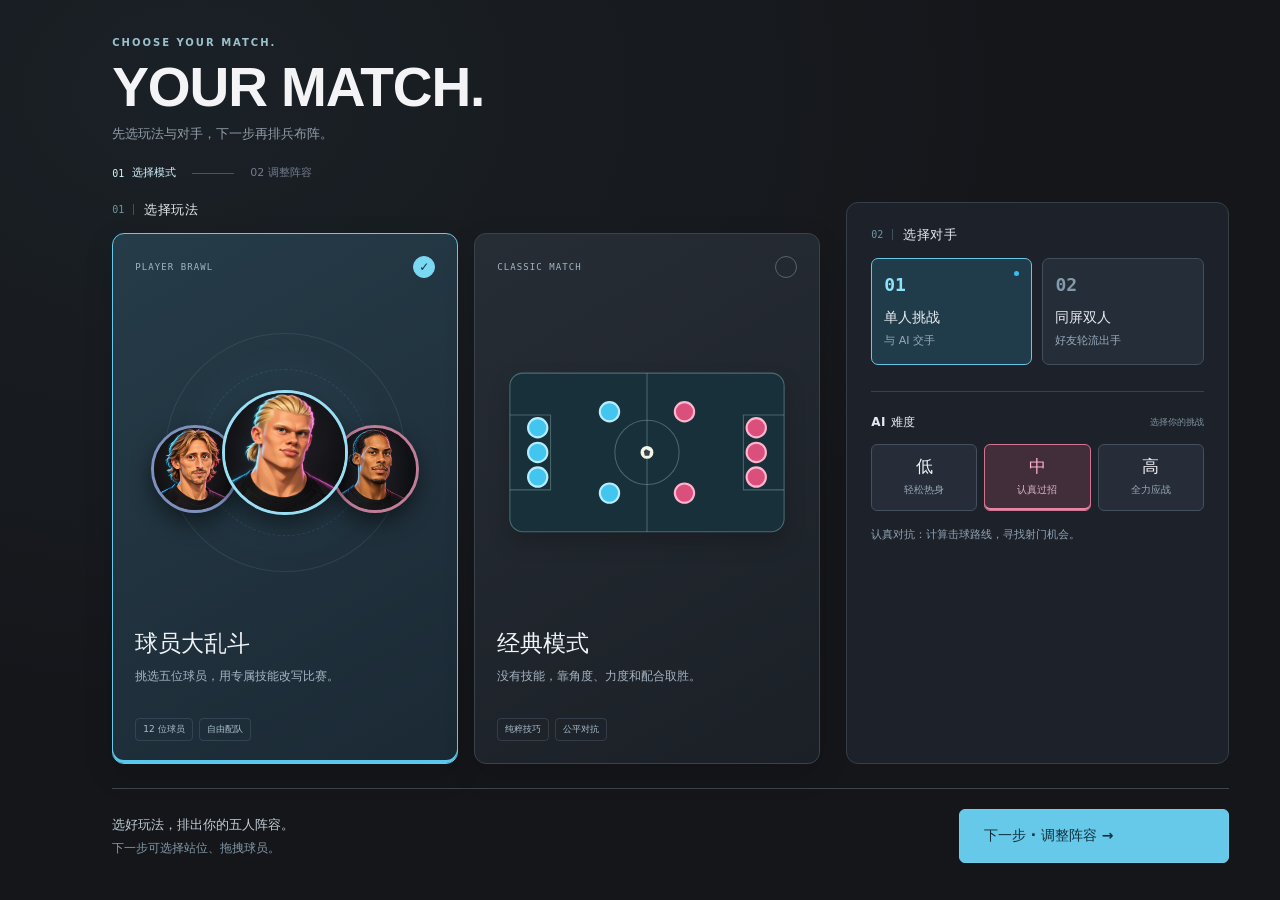
==== commit 7a946229: "Redesign beta match setup with balanced mode cards and opponent panel" ====
--- a/beta/index.html
+++ b/beta/index.html
@@ -6,6 +6,7 @@
 <title>弹指足球 Beta · 球员大乱斗</title>
 <link rel="icon" type="image/svg+xml" href="data:image/svg+xml,%3Csvg xmlns='http://www.w3.org/2000/svg' viewBox='0 0 32 32'%3E%3Crect width='32' height='32' rx='8' fill='%2319191c'/%3E%3Ccircle cx='11' cy='17' r='7' fill='%2339bdf2' stroke='%23fff5d7' stroke-width='2'/%3E%3Ccircle cx='24' cy='12' r='4' fill='%23fa346c'/%3E%3C/svg%3E">
 <link rel="stylesheet" href="style.css?v=beta-3">
+<link rel="stylesheet" href="menu.css?v=menu-4">
 </head>
 <body>
 <main class="game-shell">
@@ -21,8 +22,8 @@
 <canvas id="pitch" width="1080" height="600" role="img" aria-label="每队五位球员。按住本方圆片向后拖动，松开弹射，撞白球进入对方球门。">请用新版浏览器打开游戏。</canvas>
 <div class="overlay is-menu" id="overlay">
 <img class="athlete" src="../assets/athlete.png" alt="">
-<div class="overlay-content">
-<div class="menu-intro"><span class="overlay-kicker" id="overlayKicker">CHOOSE YOUR MATCH.</span><h2 id="overlayTitle">YOUR MATCH.<em>YOUR RULES.</em></h2><p id="overlayText">先选玩法与对手，再到阵型图安排五人首发。</p></div>
+<div class="overlay-content" data-menu-step="mode">
+<div class="menu-intro"><span class="overlay-kicker" id="overlayKicker">CHOOSE YOUR MATCH.</span><h2 id="overlayTitle">YOUR MATCH.</h2><p id="overlayText">先选玩法与对手，再到阵型图安排五人首发。</p></div>
 <div class="menu-options" id="menuOptions">
 <nav class="menu-progress" aria-label="开赛步骤"><span id="menuProgressMode" aria-current="step"><b>01</b> 选择模式</span><i aria-hidden="true"></i><span id="menuProgressLineup"><b>02</b> 调整阵容</span></nav>
 <section id="menuStepMode" class="menu-step mode-step" aria-label="第一步，选择比赛模式">
@@ -30,15 +31,25 @@
   <section class="setup-block" aria-labelledby="ruleLabel">
     <div class="menu-label" id="ruleLabel"><span class="section-index">01</span>选择玩法</div>
     <div class="rule-options" role="group" aria-label="玩法规则">
-      <button class="rule-option" id="ruleBrawl" type="button" aria-pressed="true"><span class="rule-symbol" aria-hidden="true">✦</span><span><strong>球员大乱斗</strong><small>专属技能 · 自选阵容</small></span><b class="new-label">NEW</b></button>
-      <button class="rule-option" id="ruleClassic" type="button" aria-pressed="false"><span class="rule-symbol classic-symbol" aria-hidden="true">◉</span><span><strong>经典模式</strong><small>纯粹弹指足球，无球员技能</small></span></button>
+      <button class="rule-option" id="ruleBrawl" type="button" aria-pressed="true">
+        <span class="mode-card-top"><span>PLAYER BRAWL</span><span class="choice-mark" aria-hidden="true">✓</span></span>
+        <span class="mode-card-art brawl-art" aria-hidden="true"><span class="art-orbit"></span><img class="art-player art-player-left" src="assets/players/modi.png" alt=""><img class="art-player art-player-right" src="assets/players/fandui.png" alt=""><img class="art-player art-player-main" src="assets/players/haaland.png" alt=""></span>
+        <span class="mode-card-copy"><strong>球员大乱斗</strong><small>挑选五位球员，用专属技能改写比赛。</small><span class="mode-card-tags"><span>12 位球员</span><span>自由配队</span></span></span>
+      </button>
+      <button class="rule-option" id="ruleClassic" type="button" aria-pressed="false">
+        <span class="mode-card-top"><span>CLASSIC MATCH</span><span class="choice-mark" aria-hidden="true">✓</span></span>
+        <span class="mode-card-art classic-art" aria-hidden="true">
+          <svg viewBox="0 0 280 180" fill="none"><rect x="12" y="16" width="256" height="148" rx="12" fill="#183039" stroke="#6a98a3" stroke-opacity=".6"/><path d="M140 16v148M12 55h38v70H12m256-70h-38v70h38" stroke="#91b6bc" stroke-opacity=".4"/><circle cx="140" cy="90" r="30" stroke="#91b6bc" stroke-opacity=".4"/><g fill="#42c5ee" stroke="#b5edff" stroke-width="2"><circle cx="38" cy="67" r="9"/><circle cx="38" cy="90" r="9"/><circle cx="38" cy="113" r="9"/><circle cx="105" cy="52" r="9"/><circle cx="105" cy="128" r="9"/></g><g fill="#db4f7c" stroke="#ffb5cb" stroke-width="2"><circle cx="242" cy="67" r="9"/><circle cx="242" cy="90" r="9"/><circle cx="242" cy="113" r="9"/><circle cx="175" cy="52" r="9"/><circle cx="175" cy="128" r="9"/></g><circle cx="140" cy="90" r="6" fill="#f4f4e9"/><path d="M139 87l4 2-1 4h-4l-1-4z" fill="#35434c"/></svg>
+        </span>
+        <span class="mode-card-copy"><strong>经典模式</strong><small>没有技能，靠角度、力度和配合取胜。</small><span class="mode-card-tags"><span>纯粹技巧</span><span>公平对抗</span></span></span>
+      </button>
     </div>
   </section>
-  <section class="setup-block" aria-labelledby="opponentLabel">
+  <section class="setup-block opponent-panel" aria-labelledby="opponentLabel">
     <div class="menu-label" id="opponentLabel"><span class="section-index">02</span>选择对手</div>
     <div class="mode-options" role="group" aria-label="对战人数">
-      <button class="mode-option" id="modeSingle" type="button" aria-pressed="true"><strong>单人挑战</strong><span>与 AI 交手</span></button>
-      <button class="mode-option" id="modeMulti" type="button" aria-pressed="false"><strong>同屏双人</strong><span>好友轮流出手</span></button>
+      <button class="mode-option" id="modeSingle" type="button" aria-pressed="true"><span class="opponent-icon" aria-hidden="true">01</span><strong>单人挑战</strong><span>与 AI 交手</span></button>
+      <button class="mode-option" id="modeMulti" type="button" aria-pressed="false"><span class="opponent-icon" aria-hidden="true">02</span><strong>同屏双人</strong><span>好友轮流出手</span></button>
     </div>
     <div class="difficulty-options" id="difficultyOptions" role="group" aria-label="AI 难度">
       <div class="menu-label difficulty-label">AI 难度<span>选择你的挑战</span></div>
@@ -52,7 +63,7 @@
   </section>
 </div>
 
-<div class="mode-step-footer"><p>先决定怎么玩，下一步再排兵布阵。</p><button id="draftNext" type="button" class="next-step-button">下一步 · 调整阵容 <span aria-hidden="true">→</span></button></div>
+<div class="mode-step-footer"><p><strong>选好玩法，排出你的五人阵容。</strong><span>下一步可选择站位、拖拽球员。</span></p><button id="draftNext" type="button" class="next-step-button">下一步 · 调整阵容 <span aria-hidden="true">→</span></button></div>
 </section>
 <section id="menuStepLineup" class="menu-step lineup-step" aria-label="第二步，调整阵容" hidden>
 <div class="lineup-step-heading"><button type="button" id="draftBack" class="back-step-button">← 返回模式选择</button><span id="draftSettingsSummary" class="settings-summary"></span></div>
@@ -97,7 +108,7 @@
 <script src="physics.js?v=beta-3"></script>
 <script src="skills.js?v=beta-3"></script>
 <script src="ai.js?v=beta-3"></script>
-<script src="draft.js?v=beta-3"></script>
-<script src="game.js?v=beta-3"></script>
+<script src="draft.js?v=menu-4"></script>
+<script src="game.js?v=menu-4"></script>
 </body>
 </html>
--- a/beta/menu.css
+++ b/beta/menu.css
@@ -0,0 +1,190 @@
+/* Match setup. Stretch both steps; the old grid alignment must not shrink flex children. */
+.overlay.is-menu .menu-options{align-items:stretch}
+.overlay.is-menu .menu-step{width:100%;align-self:stretch}
+.overlay.is-menu:has(.overlay-content[data-menu-step="mode"]){display:grid;place-items:center;background:radial-gradient(ellipse at 15% 10%,#24363e55,transparent 55%),#15161a}
+.overlay.is-menu:has(.overlay-content[data-menu-step="mode"])>.athlete{display:none}
+.overlay.is-menu .overlay-content[data-menu-step="mode"]{width:100%;max-width:1440px;height:min(100dvh,880px);padding:clamp(20px,3vh,38px) clamp(20px,4vw,56px);margin:0 auto;overflow:hidden;background:transparent}
+.overlay.is-menu .overlay-content[data-menu-step="mode"] .menu-intro{margin:0 0 22px;padding:0;border:0;flex:none}
+.overlay.is-menu .overlay-content[data-menu-step="mode"] .overlay-kicker{display:block;color:#9bc1cd;font-size:10px;letter-spacing:.2em}
+.overlay.is-menu .overlay-content[data-menu-step="mode"] h2{display:block;font-size:clamp(36px,4.3vw,62px);line-height:1;margin:10px 0 9px;letter-spacing:-.02em;outline:none}
+.overlay.is-menu .overlay-content[data-menu-step="mode"] #overlayText{display:block;font-size:13px;line-height:1.5;margin:0;color:#929ca9;max-width:none}
+.overlay-content[data-menu-step="mode"] #menuOptions{width:100%;min-height:0;flex:1;align-items:stretch;gap:0;overflow:visible}
+.overlay-content[data-menu-step="mode"] .menu-progress{margin:0 0 20px;gap:16px;font-size:11px;line-height:1.5}
+.overlay-content[data-menu-step="mode"] .menu-progress [aria-current="step"]{color:#d5f4ff}
+.overlay-content[data-menu-step="mode"] .menu-progress i{width:42px;background:#485461}
+#menuStepMode{width:100%;align-self:stretch;display:grid;grid-template-rows:minmax(0,1fr) auto;align-content:stretch;justify-content:normal;gap:24px;flex:1;min-height:0;padding:0;overflow:visible}
+#menuStepMode .match-setup{display:grid;grid-template-columns:minmax(0,1.85fr) minmax(290px,1fr);align-items:stretch;width:100%;max-width:none;min-height:0;gap:26px;margin:0}
+#menuStepMode .setup-block{display:flex;flex-direction:column;min-height:0;padding:0;gap:0}
+#menuStepMode .menu-label{font-size:13px;line-height:1.3;letter-spacing:.04em;flex:none;margin:0 0 15px;justify-content:flex-start;gap:10px;color:#e5ebf0}
+#menuStepMode .section-index{font-size:10px;color:#7293a1;border-color:#41505b}
+#menuStepMode .rule-options{display:grid;grid-template-columns:repeat(2,minmax(0,1fr));gap:16px;min-height:0;flex:1}
+#menuStepMode .rule-option{display:flex;flex-direction:column;align-items:stretch;justify-content:space-between;gap:0;min-height:0;min-width:0;padding:22px;text-align:left;border:1px solid #3a424c;border-radius:12px;background:linear-gradient(150deg,#272d35,#1b2027);box-shadow:0 10px 30px #0002;overflow:hidden;transition:border-color .15s,background .15s}
+#menuStepMode .rule-option:hover{border-color:#8196a2;background:linear-gradient(150deg,#2c3540,#202730)}
+#menuStepMode .rule-option[aria-pressed="true"]{border-color:#64c9ea;background:linear-gradient(150deg,#263c49,#1b2934);box-shadow:inset 0 -3px #58c9ec,0 10px 30px #0002}
+#menuStepMode .mode-card-top{display:flex;align-items:center;justify-content:space-between;gap:8px;flex:none;color:#a1b5c6;font:9px/1.3 ui-monospace,monospace;letter-spacing:.12em;white-space:nowrap}
+#menuStepMode .choice-mark{display:grid;place-items:center;width:22px;height:22px;flex:none;border:1px solid #58616c;border-radius:50%;color:transparent;letter-spacing:0;font:700 12px system-ui}
+#menuStepMode [aria-pressed="true"] .choice-mark{background:#7ad8f3;border-color:#7ad8f3;color:#133441}
+#menuStepMode .mode-card-art{display:block;position:relative;flex:1;min-height:100px;max-height:235px;width:100%;margin:10px 0 12px}
+#menuStepMode .art-orbit{position:absolute;width:80%;max-width:240px;aspect-ratio:1;top:50%;left:50%;transform:translate(-50%,-50%);border:1px solid #8ab8ca22;border-radius:50%;background:radial-gradient(circle,#5891ae23,transparent 65%)}
+#menuStepMode .art-orbit:after{content:"";position:absolute;inset:15%;border:1px dashed #8ab8ca25;border-radius:50%}
+#menuStepMode .art-player{position:absolute;object-fit:cover;border-radius:50%;box-shadow:0 10px 22px #0007;top:50%;transform:translate(-50%,-50%);border:3px solid #728b99;width:30%;max-width:88px;aspect-ratio:1}
+#menuStepMode .art-player-left{left:20%;margin-top:16px;border-color:#7d91bc}
+#menuStepMode .art-player-right{left:80%;margin-top:16px;border-color:#c17c97}
+#menuStepMode .art-player-main{left:50%;width:42%;max-width:126px;z-index:1;border-color:#99def3}
+#menuStepMode .classic-art{display:grid;place-items:center}
+#menuStepMode .classic-art svg{display:block;width:100%;max-width:300px;max-height:100%;height:auto;filter:drop-shadow(0 10px 10px #0003)}
+#menuStepMode .mode-card-copy{display:flex;flex-direction:column;gap:10px;flex:none}
+#menuStepMode .mode-card-copy strong{font:750 clamp(19px,1.8vw,25px)/1.25 system-ui,"PingFang SC",sans-serif;letter-spacing:0;color:#f0f4f8}
+#menuStepMode .mode-card-copy small{display:block;font-size:12px;line-height:1.6;color:#a7b5c4;min-height:38px}
+#menuStepMode .mode-card-tags{display:flex;flex-wrap:wrap;gap:6px;margin-top:3px}
+#menuStepMode .mode-card-tags span{font-size:9px;line-height:1.4;border:1px solid #61718055;border-radius:4px;padding:4px 7px;color:#aabfce}
+#menuStepMode .opponent-panel{padding:24px;border:1px solid #363e48;border-radius:12px;background:#1d222a;align-self:stretch;justify-content:flex-start}
+#menuStepMode .mode-options{display:grid;grid-template-columns:repeat(2,minmax(0,1fr));gap:10px}
+#menuStepMode .mode-option{padding:16px 12px;gap:6px;min-height:105px;border-color:#424e5c;border-radius:7px;background:#252d38}
+#menuStepMode .mode-option strong{font-size:14px;color:#e8edf3;letter-spacing:0}
+#menuStepMode .mode-option span{font-size:11px;color:#98abba}
+#menuStepMode .mode-option .opponent-icon{font:600 18px/1.1 ui-monospace,monospace;color:#829aaa;margin-bottom:8px}
+#menuStepMode .mode-option[aria-pressed="true"]{background:#203b49;border-color:#66c7e7;box-shadow:none}
+#menuStepMode .mode-option[aria-pressed="true"]:after{border-radius:50%;width:5px;height:5px;top:12px;right:12px}
+#menuStepMode .mode-option[aria-pressed="true"] .opponent-icon{color:#8ee1f9}
+#menuStepMode .difficulty-options{margin-top:26px;padding-top:23px;border-top:1px solid #39424c}
+#menuStepMode .difficulty-label{justify-content:space-between;gap:5px;margin-bottom:13px;font-size:12px}
+#menuStepMode .difficulty-label span{font-size:9px;color:#7f929f}
+#menuStepMode .difficulty-buttons{gap:7px}
+#menuStepMode .difficulty-option{min-height:67px;padding:10px 4px;gap:7px;border-radius:6px;border-color:#45505f;background:#262d38}
+#menuStepMode .difficulty-option strong{font-size:17px}
+#menuStepMode .difficulty-option span{font-size:10px;color:#97a7b8}
+#menuStepMode .difficulty-option[aria-pressed="true"]{border-color:#d47493;background:#422d3b;box-shadow:inset 0 -2px #e288a6}
+#menuStepMode .difficulty-option[aria-pressed="true"] span{color:#dab6c6}
+#menuStepMode #difficultyHelp{display:block;font-size:11px;line-height:1.7;color:#91a2b3;min-height:0;margin:15px 0 0}
+#menuStepMode .mode-step-footer{display:flex;align-items:center;justify-content:space-between;width:100%;max-width:none;gap:20px;margin:0;padding:20px 0 0;border-top:1px solid #3c444d}
+#menuStepMode .mode-step-footer p{display:flex;flex-direction:column;gap:5px;text-align:left;margin:0;font-size:12px;line-height:1.5;color:#8399a8}
+#menuStepMode .mode-step-footer p strong{font-size:13px;color:#c1ced8;font-weight:500}
+#menuStepMode .next-step-button{width:auto;min-width:270px;min-height:54px;padding:16px 24px;font-size:14px;border-radius:6px;letter-spacing:0;border-color:#73cce8;background:#66c9e9;color:#0f2f3d;box-shadow:none}
+#menuStepMode .next-step-button:hover{background:#9ce5fa}
+#menuStepMode button:focus-visible{outline:2px solid #c0eeff;outline-offset:4px}
+.overlay.is-menu .overlay-content[data-menu-step="mode"] .menu-actions{margin:14px 0 0;padding:0;border:0;background:transparent}
+.overlay.is-menu .overlay-content[data-menu-step="mode"] .resume-match{width:auto;min-height:32px;font-size:11px;padding:7px 14px;background:transparent;border-color:#556b79;border-radius:4px}
+@media(max-width:1000px){
+  .overlay.is-menu .overlay-content[data-menu-step="mode"]{padding:24px;max-height:820px}
+  #menuStepMode .match-setup{grid-template-columns:minmax(0,1.5fr) minmax(250px,1fr);gap:16px}
+  #menuStepMode .rule-options{gap:10px}
+  #menuStepMode .rule-option{padding:16px}
+  #menuStepMode .opponent-panel{padding:18px}
+  #menuStepMode .mode-card-copy strong{font-size:20px}
+  #menuStepMode .mode-card-top{font-size:8px;letter-spacing:.05em}
+  #menuStepMode .mode-card-copy small{font-size:11px}
+}
+@media(max-width:700px){
+  .overlay.is-menu .overlay-content[data-menu-step="mode"]{padding:18px;height:100dvh;max-height:860px}
+  .overlay.is-menu .overlay-content[data-menu-step="mode"] .menu-intro{margin-bottom:14px}
+  .overlay.is-menu .overlay-content[data-menu-step="mode"] h2{font-size:34px;margin:7px 0}
+  .overlay.is-menu .overlay-content[data-menu-step="mode"] #overlayText{font-size:11px}
+  .overlay-content[data-menu-step="mode"] .menu-progress{margin-bottom:14px;font-size:10px;gap:10px}
+  #menuStepMode{gap:14px;grid-template-rows:minmax(0,1fr) auto}
+  #menuStepMode .match-setup{grid-template-columns:minmax(0,1fr);grid-template-rows:minmax(180px,1fr) auto;gap:14px}
+  #menuStepMode .menu-label{font-size:12px;margin-bottom:9px}
+  #menuStepMode .rule-option{padding:12px;border-radius:8px}
+  #menuStepMode .choice-mark{width:18px;height:18px;font-size:10px}
+  #menuStepMode .mode-card-art{min-height:60px;max-height:130px;margin:4px 0 6px}
+  #menuStepMode .mode-card-copy{gap:5px}
+  #menuStepMode .mode-card-copy strong{font-size:18px}
+  #menuStepMode .mode-card-copy small{font-size:10px;line-height:1.5;min-height:30px}
+  #menuStepMode .mode-card-tags{display:none}
+  #menuStepMode .opponent-panel{padding:14px;border-radius:8px}
+  #menuStepMode .mode-options{gap:8px}
+  #menuStepMode .mode-option{position:relative;min-height:54px;padding:10px 12px;gap:4px}
+  #menuStepMode .mode-option strong{font-size:13px}
+  #menuStepMode .mode-option>span{font-size:10px}
+  #menuStepMode .mode-option .opponent-icon{display:none}
+  #menuStepMode .difficulty-options{margin-top:13px;padding-top:12px}
+  #menuStepMode .difficulty-label{font-size:11px;margin-bottom:9px}
+  #menuStepMode .difficulty-option{min-height:43px;flex-direction:row;gap:9px;padding:8px 4px}
+  #menuStepMode .difficulty-option strong{font-size:14px}
+  #menuStepMode .difficulty-option span{font-size:9px}
+  #menuStepMode #difficultyHelp{font-size:10px;line-height:1.4;margin-top:9px}
+  #menuStepMode .mode-step-footer{padding-top:13px;gap:12px;flex-direction:row;align-items:center}
+  #menuStepMode .mode-step-footer p strong{font-size:11px}
+  #menuStepMode .mode-step-footer p span{display:none}
+  #menuStepMode .next-step-button{min-width:0;min-height:44px;padding:12px 14px;font-size:12px;white-space:nowrap}
+}
+@media(max-height:700px) and (min-width:701px){
+  .overlay.is-menu .overlay-content[data-menu-step="mode"]{padding-top:16px;padding-bottom:16px}
+  .overlay.is-menu .overlay-content[data-menu-step="mode"] .menu-intro{margin-bottom:14px}
+  .overlay.is-menu .overlay-content[data-menu-step="mode"] h2{font-size:38px;margin:5px 0}
+  .overlay-content[data-menu-step="mode"] .menu-progress{margin-bottom:14px}
+  #menuStepMode{gap:16px}
+  #menuStepMode .rule-option{padding:16px}
+  #menuStepMode .mode-card-art{min-height:75px;margin:5px 0}
+  #menuStepMode .mode-card-copy{gap:6px}
+  #menuStepMode .mode-card-copy small{font-size:11px;min-height:34px}
+  #menuStepMode .mode-card-tags{display:none}
+  #menuStepMode .opponent-panel{padding:18px}
+  #menuStepMode .mode-option{min-height:82px;padding:12px 10px}
+  #menuStepMode .mode-option .opponent-icon{font-size:15px;margin:0}
+  #menuStepMode .difficulty-options{margin-top:16px;padding-top:16px}
+  #menuStepMode .difficulty-option{min-height:55px}
+  #menuStepMode #difficultyHelp{margin-top:10px}
+  #menuStepMode .mode-step-footer{padding-top:14px}
+  #menuStepMode .next-step-button{min-height:46px;padding:12px 20px}
+}
+@media(max-height:620px) and (max-width:700px){
+  .overlay.is-menu .overlay-content[data-menu-step="mode"]{padding:12px}
+  .overlay.is-menu .overlay-content[data-menu-step="mode"] .menu-intro{margin-bottom:9px}
+  .overlay.is-menu .overlay-content[data-menu-step="mode"] h2{font-size:28px;margin:0}
+  .overlay.is-menu .overlay-content[data-menu-step="mode"] .overlay-kicker,.overlay.is-menu .overlay-content[data-menu-step="mode"] #overlayText{display:none}
+  .overlay-content[data-menu-step="mode"] .menu-progress{margin-bottom:9px;font-size:9px}
+  #menuStepMode{gap:9px}
+  #menuStepMode .match-setup{grid-template-rows:minmax(155px,1fr) auto;gap:9px}
+  #menuStepMode .mode-card-top{font-size:7px}
+  #menuStepMode .mode-card-art{min-height:45px;max-height:85px;margin:2px 0 4px}
+  #menuStepMode .rule-option{padding:9px}
+  #menuStepMode .mode-card-copy strong{font-size:16px}
+  #menuStepMode .opponent-panel{padding:10px}
+  #menuStepMode .menu-label{margin-bottom:7px}
+  #menuStepMode .mode-option{min-height:48px;padding:8px 10px}
+  #menuStepMode .difficulty-options{margin-top:9px;padding-top:9px}
+  #menuStepMode .difficulty-option{min-height:37px}
+  #menuStepMode .mode-step-footer{padding-top:9px}
+  #menuStepMode .mode-step-footer p{display:none}
+  #menuStepMode .next-step-button{width:100%;min-height:40px;padding:10px 14px}
+}
+@media(max-height:620px) and (min-width:580px){
+  .overlay.is-menu .overlay-content[data-menu-step="mode"]{padding:12px 20px;height:100dvh}
+  .overlay.is-menu .overlay-content[data-menu-step="mode"] .menu-intro{margin:0 0 8px}
+  .overlay.is-menu .overlay-content[data-menu-step="mode"] h2{font-size:28px;margin:0}
+  .overlay.is-menu .overlay-content[data-menu-step="mode"] .overlay-kicker,.overlay.is-menu .overlay-content[data-menu-step="mode"] #overlayText{display:none}
+  .overlay-content[data-menu-step="mode"] .menu-progress{margin-bottom:9px;font-size:9px}
+  #menuStepMode{gap:10px}
+  #menuStepMode .match-setup{grid-template-columns:minmax(0,1.5fr) minmax(230px,1fr);grid-template-rows:minmax(0,1fr);gap:12px}
+  #menuStepMode .menu-label{font-size:10px;margin-bottom:8px}
+  #menuStepMode .rule-option{padding:10px}
+  #menuStepMode .mode-card-top{font-size:7px}
+  #menuStepMode .mode-card-art{min-height:35px;max-height:80px;margin:3px 0}
+  #menuStepMode .mode-card-copy{gap:3px}
+  #menuStepMode .mode-card-copy strong{font-size:15px}
+  #menuStepMode .mode-card-copy small{font-size:9px;line-height:1.4;min-height:26px}
+  #menuStepMode .mode-card-tags{display:none}
+  #menuStepMode .opponent-panel{padding:12px}
+  #menuStepMode .mode-option{min-height:47px;padding:8px;gap:3px}
+  #menuStepMode .mode-option strong{font-size:12px}
+  #menuStepMode .mode-option span{font-size:9px}
+  #menuStepMode .mode-option .opponent-icon{display:none}
+  #menuStepMode .difficulty-options{margin-top:10px;padding-top:10px}
+  #menuStepMode .difficulty-label{font-size:10px;margin-bottom:7px}
+  #menuStepMode .difficulty-option{min-height:37px;flex-direction:row;padding:5px;gap:5px}
+  #menuStepMode .difficulty-option strong{font-size:13px}
+  #menuStepMode .difficulty-option span{font-size:8px}
+  #menuStepMode #difficultyHelp{display:none}
+  #menuStepMode .mode-step-footer{padding-top:10px;flex-direction:row}
+  #menuStepMode .mode-step-footer p{display:block}
+  #menuStepMode .mode-step-footer p strong{font-size:10px}
+  #menuStepMode .mode-step-footer p span{display:none}
+  #menuStepMode .next-step-button{width:auto;min-width:220px;min-height:36px;padding:9px 14px;font-size:11px}
+}
+/* Very short windows keep the action visible; only the choices may scroll. */
+@media(max-height:620px), (max-height:740px) and (max-width:700px){
+  #menuStepMode .match-setup{overflow:auto;overscroll-behavior:contain;scrollbar-width:thin;scrollbar-color:#587584 transparent}
+  #menuStepMode .setup-block,#menuStepMode .rule-option{min-height:min-content}
+  #menuStepMode .match-setup button:focus-visible{outline-offset:-4px}
+}
